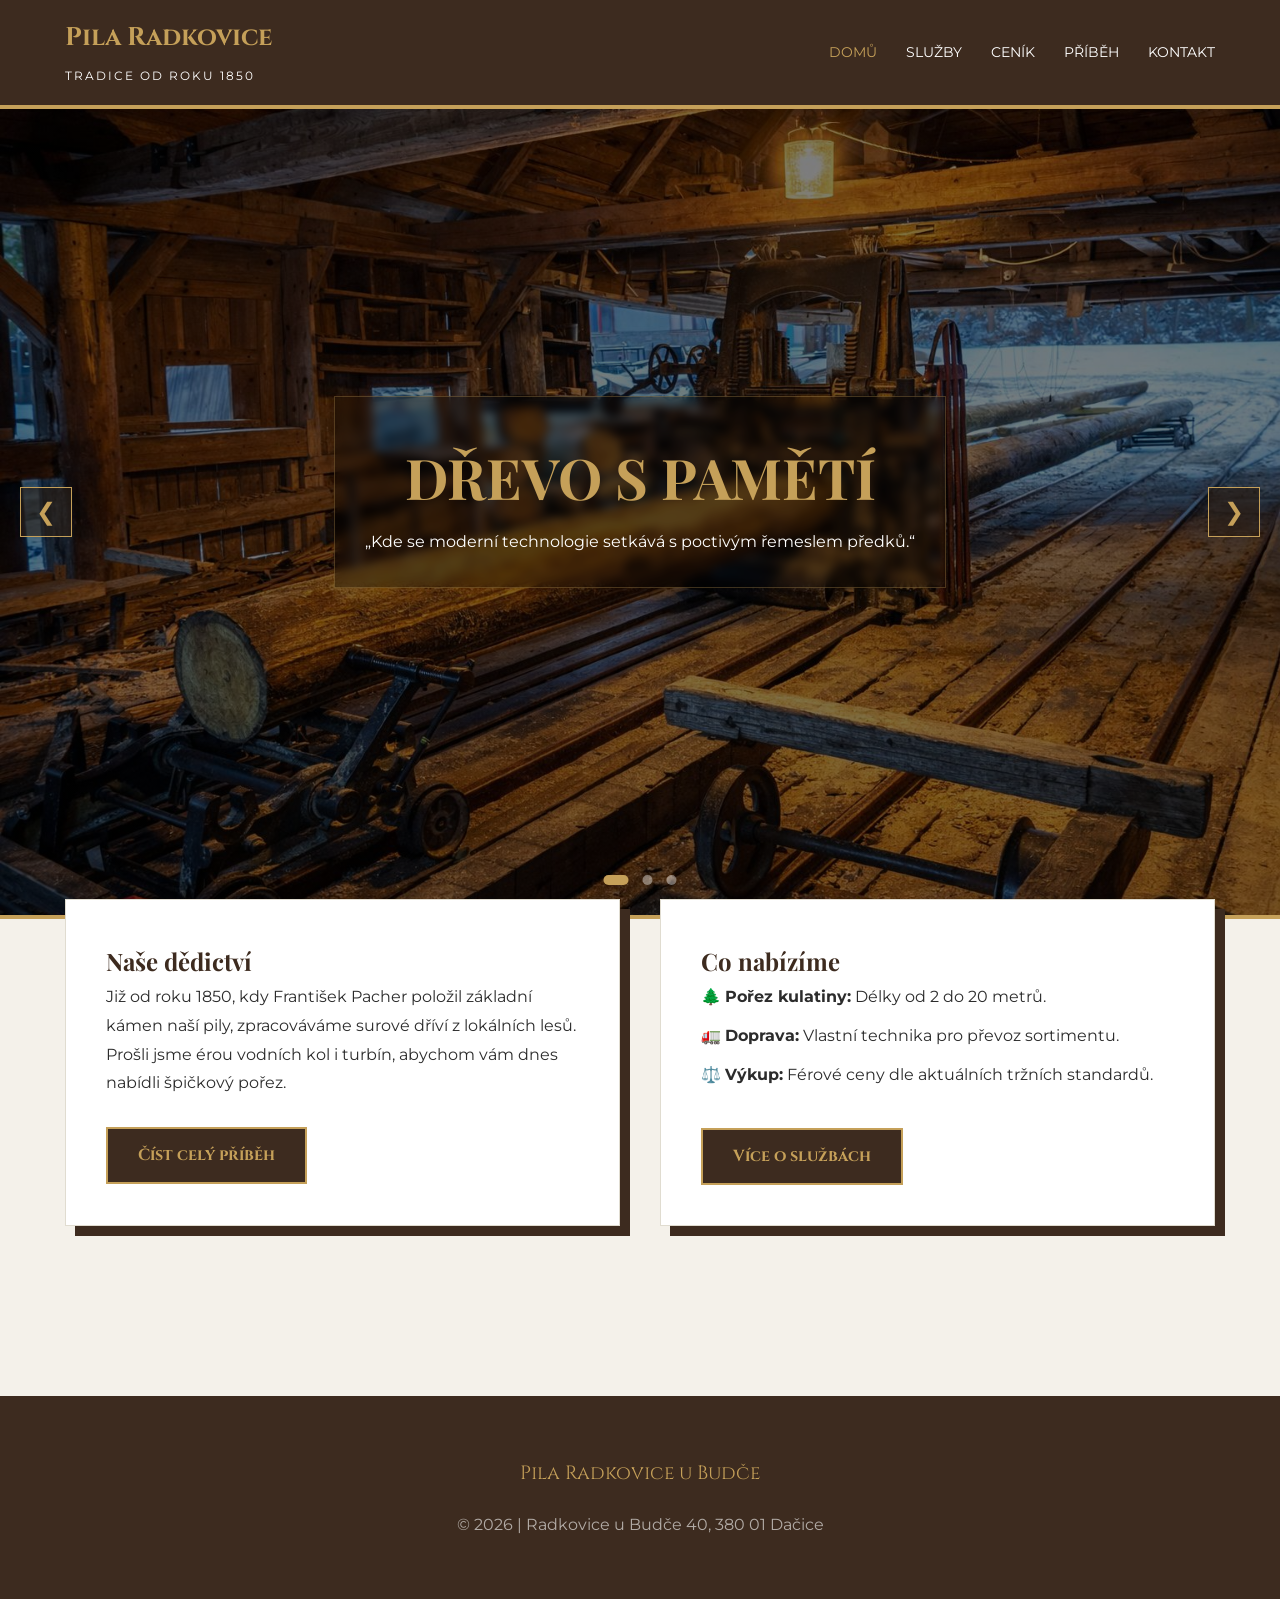
==== index.html @ 4ec698ce "Initial commit" ====
<!DOCTYPE html>
<html lang="cs">
<head>
  <meta charset="utf-8">
  <meta name="viewport" content="width=device-width, initial-scale=1.0">
  <title>Pila Radkovice u Budče | Založeno 1850</title>
  <link rel="stylesheet" href="css/style.css">
</head>
<body>

  <header class="site-header">
    <div class="container header-inner">
      <a class="brand" href="index.html">
        <strong>Pila Radkovice</strong>
        <span>Tradice od roku 1850</span>
      </a>
      <nav class="nav">
         <a class="active" href="index.html">Domů</a>
        <a href="sluzby.html">Služby</a>
        <a  href="cenik.html">Ceník</a>
        <a href="historie.html">Příběh</a>
        <a href="kontakty.html">Kontakt</a>
      </nav>
    </div>
  </header>

<section class="main-carousel">
  <div class="carousel-container">
    
    <div class="main-slide active" style="background-image: linear-gradient(rgba(0,0,0,0.5), rgba(0,0,0,0.5)), url('img/img2.jpg');">
      <div class="carousel-caption">
        <h1>Dřevo s pamětí</h1>
        <p>„Kde se moderní technologie setkává s poctivým řemeslem předků.“</p>
      </div>
    </div>
    <div class="main-slide" style="background-image: linear-gradient(rgba(0,0,0,0.5), rgba(0,0,0,0.5)), url('img/img3.jpg');">
      <div class="carousel-caption">
        <h1>Tradice od roku 1850</h1>
        <p>Poctivé zpracování dřeva v srdci Radkovic u Budče.</p>
      </div>
    </div>

    <div class="main-slide" style="background-image: linear-gradient(rgba(0,0,0,0.5), rgba(0,0,0,0.5)), url('img/img4.jpg');">
      <div class="carousel-caption">
        <h1>Kvalitní pořez</h1>
        <p>Zpracováváme kulatinu až do délky 20 metrů.</p>
      </div>
    </div>

    <button class="carousel-arrow prev" onclick="changeSlide(-1)">&#10094;</button>
    <button class="carousel-arrow next" onclick="changeSlide(1)">&#10095;</button>
    
    <div class="carousel-indicators">
      <span class="ind-dot active" onclick="setSlide(0)"></span>
      <span class="ind-dot" onclick="setSlide(1)"></span>
      <span class="ind-dot" onclick="setSlide(2)"></span>
    </div>
  </div>
</section>

 <main class="container" style="margin-top: -20px; position: relative; z-index: 10; padding-bottom: 60px;">
    <div style="display: grid; grid-template-columns: 1fr 1fr; gap: 40px;">
      
      <article class="card">
        <div class="card-pad">
          <h2>Naše dědictví</h2>
          <p>Již od roku 1850, kdy František Pacher položil základní kámen naší pily, zpracováváme surové dříví z lokálních lesů. Prošli jsme érou vodních kol i turbín, abychom vám dnes nabídli špičkový pořez.</p>
          <br>
          <a href="Historie.html" class="btn">Číst celý příběh</a>
        </div>
      </article>

      <article class="card">
        <div class="card-pad">
          <h2>Co nabízíme</h2>
          <ul style="list-style: none; padding: 0;">
            <li style="margin-bottom: 10px;">🌲 <strong>Pořez kulatiny:</strong> Délky od 2 do 20 metrů.</li>
            <li style="margin-bottom: 10px;">🚛 <strong>Doprava:</strong> Vlastní technika pro převoz sortimentu.</li>
            <li style="margin-bottom: 10px;">⚖️ <strong>Výkup:</strong> Férové ceny dle aktuálních tržních standardů.</li>
          </ul>
          <br>
           <a href="Sluzby.html" class="btn">Více o službách</a>
        </div>
      </article>
      </div>
        <div class="grid">

    </div>
  </main>

  <footer style="background: var(--wood-dark); color: white; padding: 60px 0; text-align: center; margin-top: 80px;">
    <div class="container">
      <p style="font-family: 'Cinzel', serif; color: var(--gold); font-size: 1.2rem;">Pila Radkovice u Budče</p>
      <p style="opacity: 0.6; margin-top: 20px;">© <span id="y"></span> | Radkovice u Budče 40, 380 01 Dačice</p>
    </div>
  </footer>

  <script>document.getElementById("y").textContent = new Date().getFullYear();

let slideIndex = 0;
const slides = document.querySelectorAll('.main-slide');
const mainDots = document.querySelectorAll('.ind-dot');

function showSlides(n) {
  if (n >= slides.length) slideIndex = 0;
  if (n < 0) slideIndex = slides.length - 1;
  
  slides.forEach(s => s.classList.remove('active'));
  mainDots.forEach(d => d.classList.remove('active'));
  
  slides[slideIndex].classList.add('active');
  mainDots[slideIndex].classList.add('active');
}

function changeSlide(n) { showSlides(slideIndex += n); }
function setSlide(n) { showSlides(slideIndex = n); }

setInterval(() => changeSlide(1), 5000);

let miniIndex = 0;
const miniSlides = document.querySelectorAll('.mini-slide');
const miniDots = document.querySelectorAll('.dot');

function showMiniSlides() {
  miniSlides.forEach(s => s.classList.remove('active'));
  miniDots.forEach(d => d.classList.remove('active'));
  
  miniIndex++;
  if (miniIndex > miniSlides.length) miniIndex = 1;
  
  miniSlides[miniIndex-1].classList.add('active');
  miniDots[miniIndex-1].classList.add('active');
  
  setTimeout(showMiniSlides, 4000);
}
showMiniSlides();

document.getElementById("y").textContent = new Date().getFullYear();
  </script>
</body>
</html>
---- css/style.css ----
@import url('https://fonts.googleapis.com/css2?family=Cinzel:wght@400;700&family=Montserrat:wght@300;400;600&family=Playfair+Display:ital,wght@0,400;0,700;1,400&display=swap');

:root {
  --wood-dark: #3d2b1f;
  --paper: #f4f1ea;
  --gold: #c5a059;
  --text: #2c2c2c;
  --white: #ffffff;
}

* { box-sizing: border-box; margin: 0; padding: 0; }

body {
  font-family: 'Montserrat', sans-serif;
  background-color: var(--paper);
  color: var(--text);
  line-height: 1.8;
}

h1, h2, h3 {
  font-family: 'Playfair Display', serif;
  color: var(--wood-dark);
  font-weight: 700;
}

.container { max-width: 1200px; margin: 0 auto; padding: 0 25px; }

/* HEADER & NAV */
.site-header {
  background: var(--wood-dark);
  padding: 15px 0;
  border-bottom: 4px solid var(--gold);
  position: sticky;
  top: 0;
  z-index: 1000;
}

.header-inner { display: flex; justify-content: space-between; align-items: center; }

.brand { text-decoration: none; color: var(--gold); }
.brand strong { font-family: 'Cinzel', serif; font-size: 1.6rem; display: block; }
.brand span { font-size: 0.75rem; color: var(--white); text-transform: uppercase; letter-spacing: 2px; }

.nav a {
  text-decoration: none;
  color: var(--white);
  margin-left: 25px;
  font-size: 0.9rem;
  text-transform: uppercase;
  transition: 0.3s;
}
.nav a:hover, .nav a.active { color: var(--gold); }

/* HLAVNÍ KARUSEL */
.main-carousel {
  position: relative;
  height: 90vh; 
  width: 100%;
  overflow: hidden;
  background: #000;
  border-bottom: 4px solid var(--gold);
}

.carousel-container { 
  height: 100%; 
  width: 100%; 
  position: relative; 
}

.main-slide {
  position: absolute;
  inset: 0;
  background-size: cover;
  background-position: center;
  display: flex;
  align-items: center; 
  justify-content: center;
  opacity: 0;
  transition: opacity 1s ease-in-out;
  z-index: 1;
}

.main-slide.active { 
  opacity: 1; 
  z-index: 2; 
}

.carousel-caption {
  text-align: center;
  color: #fff;
  max-width: 900px;
  padding: 50px; 
  background: rgba(0,0,0,0.4); 
  backdrop-filter: blur(8px); 
  border: 1px solid rgba(197, 160, 89, 0.4);
  transform: translateY(-20px); 
}

.carousel-arrow {
  padding: 20px 25px;
  font-size: 2rem;
}


.carousel-indicators {
  bottom: 40px; 
}

.carousel-caption {
  text-align: center;
  color: #fff;
  max-width: 800px;
  padding: 30px;
  background: rgba(0,0,0,0.3);
  backdrop-filter: blur(5px);
  border: 1px solid rgba(197, 160, 89, 0.3);
}

.carousel-caption h1 {
  font-family: 'Playfair Display', serif;
  color: var(--gold);
  font-size: clamp(2rem, 6vw, 3.5rem);
  text-transform: uppercase;
}

/* OVLÁDÁNÍ KARUSELU */
.carousel-arrow {
  position: absolute;
  top: 50%;
  transform: translateY(-50%);
  z-index: 10;
  background: rgba(44, 30, 20, 0.6);
  color: var(--gold);
  border: 1px solid var(--gold);
  padding: 10px 15px;
  cursor: pointer;
  font-size: 1.5rem;
}
.prev { left: 20px; }
.next { right: 20px; }

.carousel-indicators {
  position: absolute;
  bottom: 20px;
  left: 50%;
  transform: translateX(-50%);
  z-index: 10;
}
.ind-dot {
  height: 10px;
  width: 10px;
  background: rgba(255,255,255,0.4);
  display: inline-block;
  margin: 0 5px;
  border-radius: 50%;
  cursor: pointer;
}
.ind-dot.active { background: var(--gold); width: 25px; border-radius: 10px; }

/* KARTY */
.card {
  background: var(--white);
  border: 1px solid #e0dcd0;
  box-shadow: 10px 10px 0px var(--wood-dark);
  transition: 0.3s;
  margin-bottom: 30px;
}
.card:hover { transform: translate(-5px, -5px); box-shadow: 15px 15px 0px var(--gold); }
.card-pad { padding: 40px; }

.btn {
  display: inline-block;
  background: var(--wood-dark);
  color: var(--gold);
  padding: 12px 30px;
  text-decoration: none;
  font-family: 'Cinzel', serif;
  font-weight: 700;
  border: 2px solid var(--gold);
}

@media (max-width: 768px) {
  .main-carousel { height: 40vh; }
  .nav { flex-direction: column; text-align: center; }
  .nav a { margin: 5px 0; }
}

.gallery-grid {
  display: grid;
  grid-template-columns: repeat(auto-fit, minmax(280px, 1fr));
  gap: 25px;
}

.gallery-item {
  position: relative;
  height: 300px; 
  overflow: hidden;
  box-shadow: 0 10px 20px rgba(0,0,0,0.1);
  border: 4px solid var(--white); 
  transition: transform 0.4s cubic-bezier(0.175, 0.885, 0.32, 1.275);
}

.gallery-item img {
  width: 100%;
  height: 100%;
  object-fit: cover;
  transition: transform 0.6s ease;
}

.gallery-overlay {
  position: absolute;
  inset: 0;
  background: linear-gradient(to top, rgba(61, 43, 31, 0.9) 0%, transparent 100%);
  display: flex;
  flex-direction: column;
  justify-content: flex-end;
  padding: 25px;
  opacity: 0;
  transition: opacity 0.4s ease;
}

.gallery-overlay span {
  color: var(--gold);
  font-family: 'Cinzel', serif;
  font-weight: 700;
  font-size: 1.1rem;
  margin-bottom: 5px;
}

.gallery-overlay p {
  color: var(--white);
  font-size: 0.9rem;
  margin: 0;
}

/* Efekty při najetí */
.gallery-item:hover {
  transform: translateY(-10px);
  z-index: 5;
}

.gallery-item:hover img {
  transform: scale(1.15);
}

.gallery-item:hover .gallery-overlay {
  opacity: 1;
}

@media (max-width: 768px) {
  .gallery-item {
    height: 250px;
  }
}
/* --- LIGHTBOX (Zvětšení obrázku) --- */
.lightbox {
  display: none;
  position: fixed;
  z-index: 2000;
  padding-top: 50px;
  left: 0;
  top: 0;
  width: 100%;
  height: 100%;
  background-color: rgba(0, 0, 0, 0.9);
  cursor: pointer;
}

.lightbox-content {
  margin: auto;
  display: block;
  max-width: 90%;
  max-height: 80vh;
  border: 3px solid var(--gold);
  animation: zoomIn 0.3s;
}

#lightbox-caption {
  margin: auto;
  display: block;
  width: 80%;
  max-width: 700px;
  text-align: center;
  color: var(--gold);
  font-family: 'Cinzel', serif;
  padding: 15px 0;
  font-size: 1.2rem;
}

.close-lightbox {
  position: absolute;
  top: 20px;
  right: 35px;
  color: #fff;
  font-size: 40px;
  font-weight: bold;
  transition: 0.3s;
}

@keyframes zoomIn {
  from {transform: scale(0.7); opacity: 0;}
  to {transform: scale(1); opacity: 1;}
}

/* Styl pro šipky v Lightboxu */
.lightbox-arrow {
  position: absolute;
  top: 50%;
  transform: translateY(-50%);
  background: rgba(44, 30, 20, 0.7);
  color: var(--gold);
  border: 1px solid var(--gold);
  padding: 20px;
  font-size: 2rem;
  cursor: pointer;
  z-index: 2100;
  transition: 0.3s;
}

.lightbox-arrow:hover {
  background: var(--gold);
  color: #fff;
}

.lightbox-arrow.prev { left: 30px; }
.lightbox-arrow.next { right: 30px; }

.lightbox-wrapper {
  display: flex;
  flex-direction: column;
  align-items: center;
  justify-content: center;
  max-width: 80%;
}

@media (max-width: 768px) {
  .lightbox-arrow { padding: 10px; font-size: 1.5rem; }
  .lightbox-arrow.prev { left: 10px; }
  .lightbox-arrow.next { right: 10px; }
}

@media (max-width: 992px) {
  .grid, .grid-3 {
    grid-template-columns: 1fr !important; 
    gap: 20px;
  }
  
  main {
    margin-top: -30px !important; 
  }
}

@media (max-width: 768px) {
  .main-carousel {
    height: 50vh !important;
  }

  .carousel-caption {
    padding: 20px;
    margin: 0 10px;
  }

  .carousel-caption h1 {
    font-size: 1.8rem !important;
  }

  /* Navigace */
  .header-inner {
    flex-direction: column;
    text-align: center;
  }

  .nav {
    margin-top: 15px;
    flex-wrap: wrap;
    justify-content: center;
    gap: 10px;
  }

  .nav a {
    margin: 0 10px;
    font-size: 0.8rem;
  }

  .lightbox-arrow {
    padding: 15px;
    font-size: 1.2rem;
  }
  
  .lightbox-arrow.prev { left: 5px; }
  .lightbox-arrow.next { right: 5px; }
}

@media (max-width: 480px) {
  .hero h1, .carousel-caption h1 {
    font-size: 1.5rem !important;
  }

  .card-pad {
    padding: 20px;
  }

  .btn {
    width: 100%; 
    text-align: center;
    padding: 12px 10px;
  }
}

.table-wrap {
  width: 100%;
  overflow-x: auto; 
  -webkit-overflow-scrolling: touch;
}
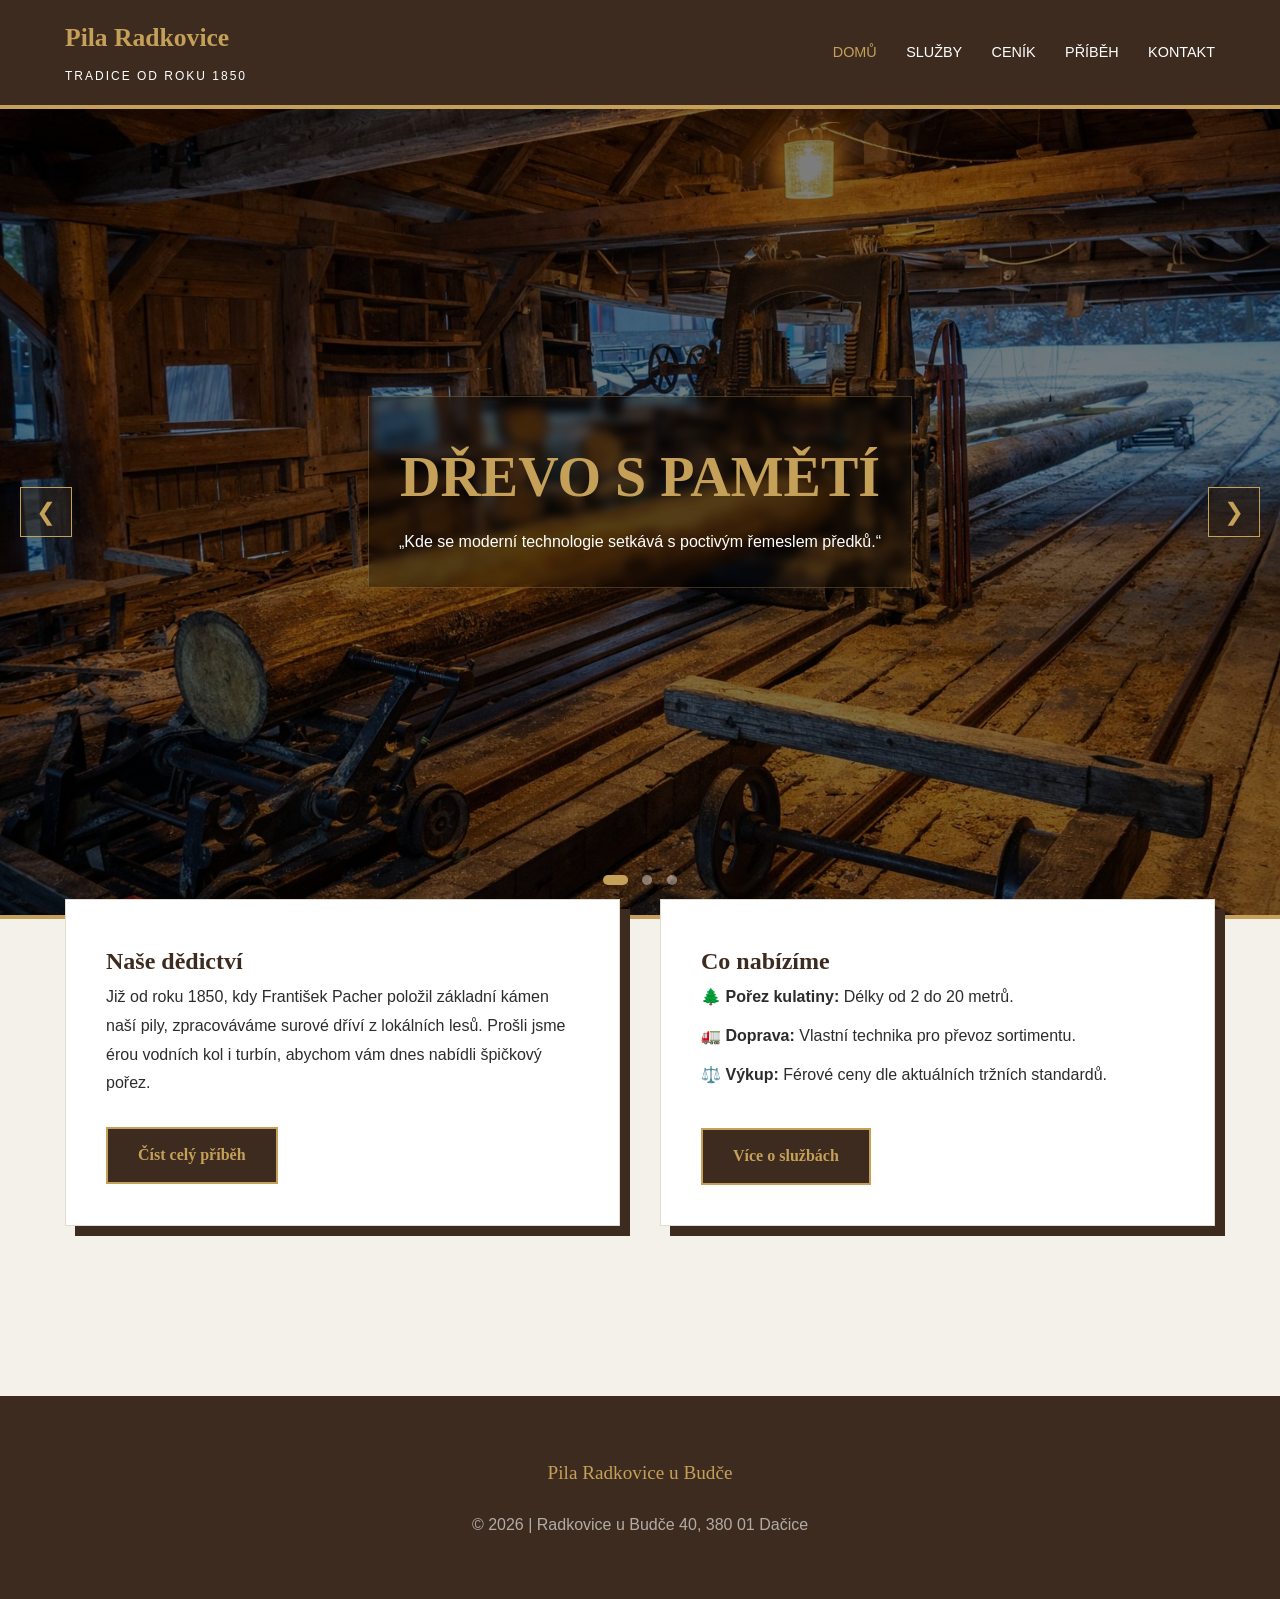
==== commit 58c53052: "responzivita" ====
--- a/index.html
+++ b/index.html
@@ -14,12 +14,17 @@
         <strong>Pila Radkovice</strong>
         <span>Tradice od roku 1850</span>
       </a>
-      <nav class="nav">
+      <button class="hamburger" aria-label="Otevřít menu" aria-expanded="false" aria-controls="main-nav">
+        <span></span>
+        <span></span>
+        <span></span>
+      </button>
+      <nav class="nav" id="main-nav">
          <a class="active" href="index.html">Domů</a>
-        <a href="sluzby.html">Služby</a>
-        <a  href="cenik.html">Ceník</a>
-        <a href="historie.html">Příběh</a>
-        <a href="kontakty.html">Kontakt</a>
+        <a href="Sluzby.html">Služby</a>
+        <a  href="Cenik.html">Ceník</a>
+        <a href="Historie.html">Příběh</a>
+        <a href="Kontakty.html">Kontakt</a>
       </nav>
     </div>
   </header>
@@ -96,6 +101,27 @@
   </footer>
 
   <script>document.getElementById("y").textContent = new Date().getFullYear();
+// Hamburger menu
+const hamburger = document.querySelector('.hamburger');
+const nav = document.getElementById('main-nav');
+if (hamburger && nav) {
+  hamburger.addEventListener('click', function() {
+    hamburger.classList.toggle('active');
+    nav.classList.toggle('open');
+    const expanded = hamburger.getAttribute('aria-expanded') === 'true';
+    hamburger.setAttribute('aria-expanded', !expanded);
+  });
+  // Zavřít menu po kliknutí na odkaz (na mobilech)
+  nav.querySelectorAll('a').forEach(link => {
+    link.addEventListener('click', () => {
+      if (window.innerWidth < 993) {
+        hamburger.classList.remove('active');
+        nav.classList.remove('open');
+        hamburger.setAttribute('aria-expanded', 'false');
+      }
+    });
+  });
+}
 
 let slideIndex = 0;
 const slides = document.querySelectorAll('.main-slide');
--- a/css/style.css
+++ b/css/style.css
@@ -1,3 +1,129 @@
+@media (max-width: 768px) {
+  main .container > div[style*="grid-template-columns"] {
+    display: flex !important;
+    flex-direction: column !important;
+    gap: 20px !important;
+  }
+  main .container > div[style*="grid-template-columns"] > article {
+    width: 100%;
+    margin-bottom: 0;
+  }
+}
+/* --- HAMBURGER MENU --- */
+.hamburger {
+  display: none;
+  flex-direction: column;
+  justify-content: center;
+  align-items: center;
+  width: 48px;
+  height: 48px;
+  background: var(--wood-dark);
+  border: 2px solid var(--gold);
+  border-radius: 50%;
+  box-shadow: 0 4px 18px rgba(0,0,0,0.18);
+  cursor: pointer;
+  z-index: 1201;
+  margin: 0 auto;
+  transition: background 0.3s, border 0.3s;
+}
+.hamburger span {
+  display: block;
+  height: 4px;
+  width: 28px;
+  background: var(--gold);
+  margin: 5px 0;
+  border-radius: 2px;
+  transition: 0.4s cubic-bezier(.68,-0.55,.27,1.55);
+}
+.hamburger.active span:nth-child(1) {
+  transform: translateY(10px) rotate(45deg);
+}
+.hamburger.active span:nth-child(2) {
+  opacity: 0;
+}
+.hamburger.active span:nth-child(3) {
+  transform: translateY(-10px) rotate(-45deg);
+}
+
+@media (max-width: 992px) {
+  .hamburger {
+    display: flex;
+    margin: 0 auto 10px auto;
+  }
+  .header-inner {
+    flex-direction: column;
+    align-items: center;
+    position: relative;
+  }
+  .nav {
+    position: absolute;
+    left: 50%;
+    top: 100%;
+    transform: translate(-50%, -200%);
+    background: var(--wood-dark);
+    flex-direction: column;
+    width: 90vw;
+    max-width: 340px;
+    box-shadow: 0 8px 32px rgba(0,0,0,0.18);
+    border-radius: 18px;
+    opacity: 0;
+    pointer-events: none;
+    transition: all 0.4s cubic-bezier(.68,-0.55,.27,1.55);
+    z-index: 1200;
+    margin-top: 8px;
+    padding: 18px 0 10px 0;
+    text-align: center;
+  }
+  .nav.open {
+    transform: translate(-50%, 0);
+    opacity: 1;
+    pointer-events: auto;
+  }
+  .nav a {
+    margin: 10px 0;
+    font-size: 1.1rem;
+    padding: 8px 0;
+    border-radius: 8px;
+    transition: background 0.2s, color 0.2s;
+    display: block;
+  }
+  .nav a.active {
+    background: linear-gradient(90deg, #c5a059 80%, #fffbe6 100%);
+    color: #2c2c2c;
+    font-weight: 700;
+    box-shadow: 0 2px 8px rgba(197,160,89,0.12);
+    border: 1.5px solid #b89a4d;
+  }
+  .nav a:hover {
+    background: var(--gold);
+    color: var(--wood-dark);
+  }
+}
+@media (max-width: 768px) {
+  .carousel-caption h1 {
+    font-size: 1.3rem !important;
+  }
+  .carousel-caption p {
+    font-size: 0.95rem !important;
+  }
+}
+
+@media (max-width: 480px) {
+  .carousel-caption h1 {
+    font-size: 1.05rem !important;
+  }
+  .carousel-caption p {
+    font-size: 0.8rem !important;
+  }
+}
+@media (max-width: 768px) {
+  main .container > div[style*="grid-template-columns"] {
+    display: block !important;
+  }
+  main .container > div[style*="grid-template-columns"] > article {
+    margin-bottom: 30px;
+  }
+}
 @import url('https://fonts.googleapis.com/css2?family=Cinzel:wght@400;700&family=Montserrat:wght@300;400;600&family=Playfair+Display:ital,wght@0,400;0,700;1,400&display=swap');
 
 :root {
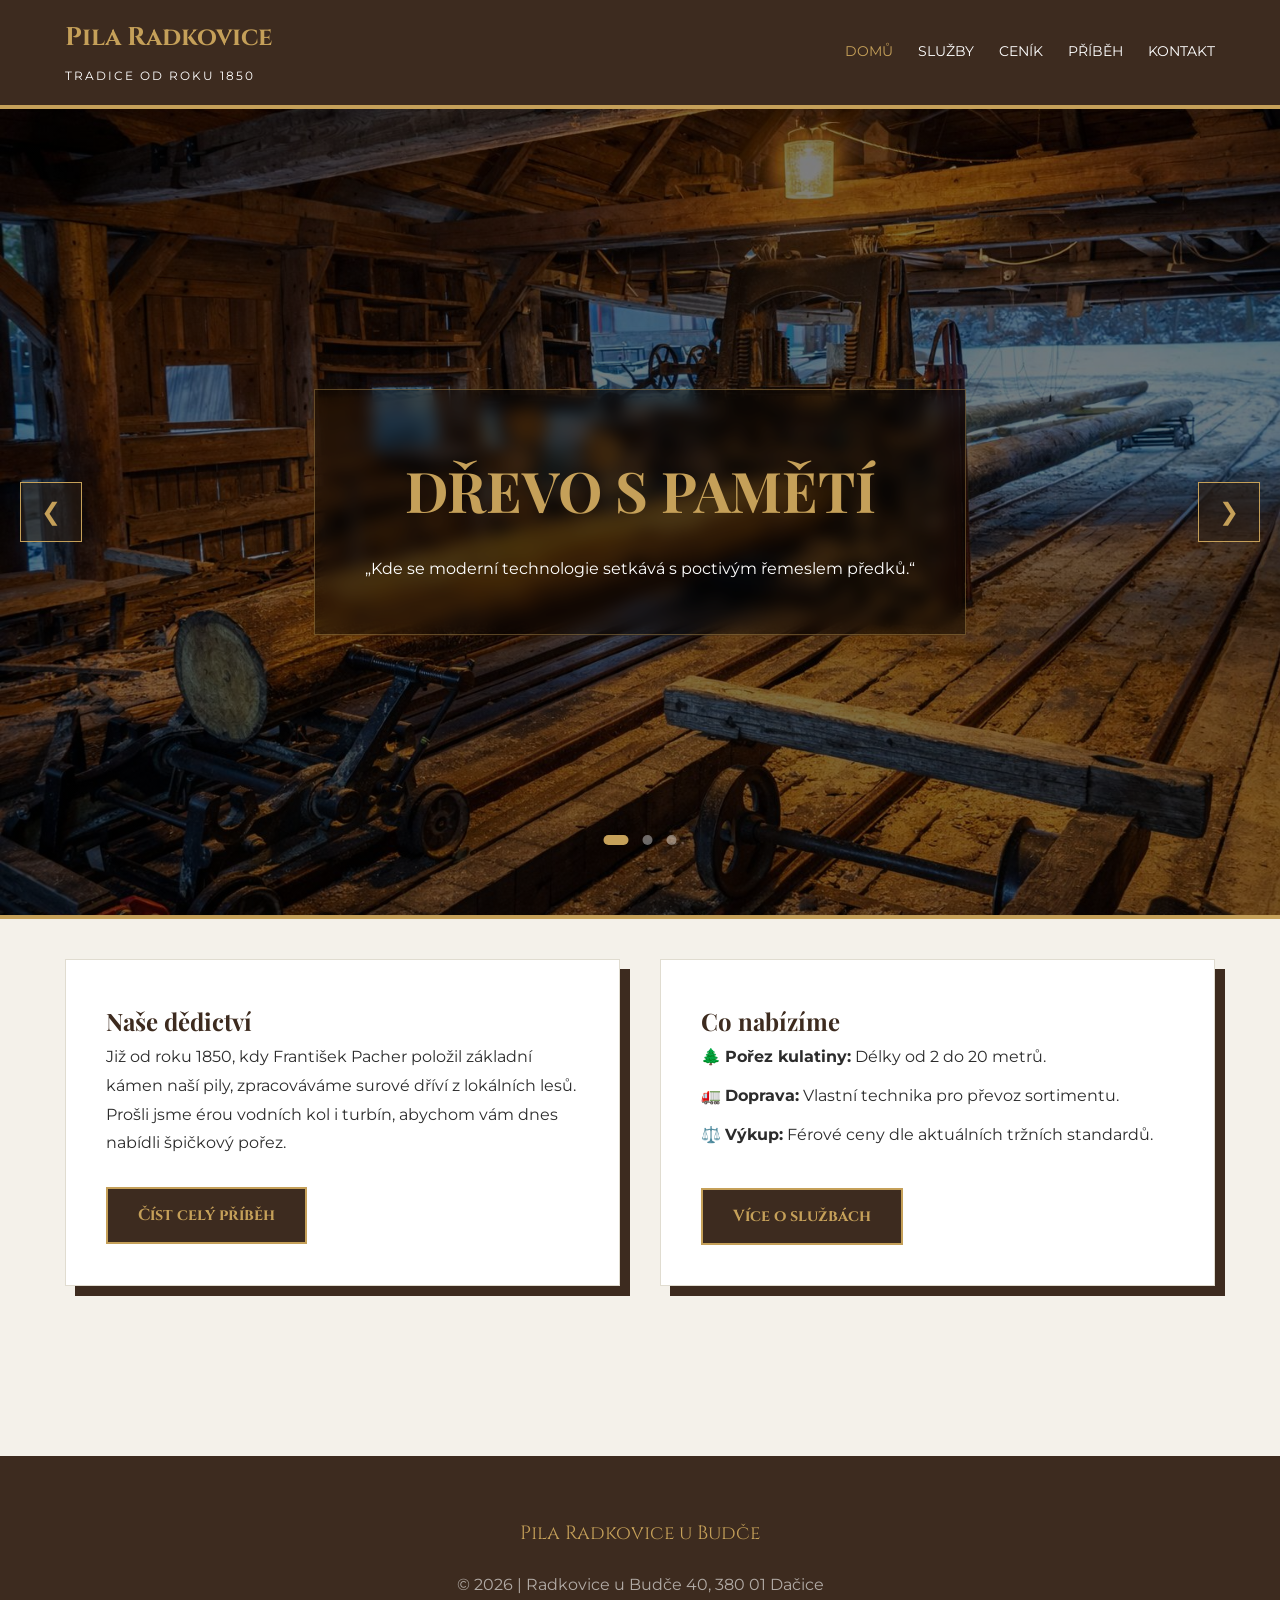
==== commit b4bf4f59: "přidání obrázků" ====
--- a/index.html
+++ b/index.html
@@ -45,7 +45,7 @@
       </div>
     </div>
 
-    <div class="main-slide" style="background-image: linear-gradient(rgba(0,0,0,0.5), rgba(0,0,0,0.5)), url('img/img4.jpg');">
+    <div class="main-slide" style="background-image: linear-gradient(rgba(0,0,0,0.5), rgba(0,0,0,0.5)), url('img/homepage.jpg');">
       <div class="carousel-caption">
         <h1>Kvalitní pořez</h1>
         <p>Zpracováváme kulatinu až do délky 20 metrů.</p>
--- a/css/style.css
+++ b/css/style.css
@@ -1,15 +1,66 @@
-@media (max-width: 768px) {
-  main .container > div[style*="grid-template-columns"] {
-    display: flex !important;
-    flex-direction: column !important;
-    gap: 20px !important;
-  }
-  main .container > div[style*="grid-template-columns"] > article {
-    width: 100%;
-    margin-bottom: 0;
-  }
-}
-/* --- HAMBURGER MENU --- */
+/* ============================================================
+   1. IMPORT PÍSEM A KOŘENOVÉ PROMĚNNÉ
+   ============================================================ */
+@import url('https://fonts.googleapis.com/css2?family=Cinzel:wght@400;700&family=Montserrat:wght@300;400;600&family=Playfair+Display:ital,wght@0,400;0,700;1,400&display=swap');
+
+:root {
+  --wood-dark: #3d2b1f;
+  --paper: #f4f1ea;
+  --gold: #c5a059;
+  --text: #2c2c2c;
+  --white: #ffffff;
+}
+
+/* ============================================================
+   2. ZÁKLADNÍ RESET A TYPOGRAFIE
+   ============================================================ */
+* { box-sizing: border-box; margin: 0; padding: 0; }
+
+body {
+  font-family: 'Montserrat', sans-serif;
+  background-color: var(--paper);
+  color: var(--text);
+  line-height: 1.8;
+  overflow-x: hidden;
+}
+
+h1, h2, h3 {
+  font-family: 'Playfair Display', serif;
+  color: var(--wood-dark);
+  font-weight: 700;
+}
+
+.container { max-width: 1200px; margin: 0 auto; padding: 0 25px; }
+
+/* ============================================================
+   3. HLAVIČKA A NAVIGACE (Včetně Hamburger Menu)
+   ============================================================ */
+.site-header {
+  background: var(--wood-dark);
+  padding: 15px 0;
+  border-bottom: 4px solid var(--gold);
+  position: sticky;
+  top: 0;
+  z-index: 1000;
+}
+
+.header-inner { display: flex; justify-content: space-between; align-items: center; }
+
+.brand { text-decoration: none; color: var(--gold); }
+.brand strong { font-family: 'Cinzel', serif; font-size: 1.6rem; display: block; }
+.brand span { font-size: 0.75rem; color: var(--white); text-transform: uppercase; letter-spacing: 2px; }
+
+.nav { display: flex; }
+.nav a {
+  text-decoration: none;
+  color: var(--white);
+  margin-left: 25px;
+  font-size: 0.9rem;
+  text-transform: uppercase;
+  transition: 0.3s;
+}
+.nav a:hover, .nav a.active { color: var(--gold); }
+
 .hamburger {
   display: none;
   flex-direction: column;
@@ -20,178 +71,34 @@
   background: var(--wood-dark);
   border: 2px solid var(--gold);
   border-radius: 50%;
-  box-shadow: 0 4px 18px rgba(0,0,0,0.18);
   cursor: pointer;
   z-index: 1201;
-  margin: 0 auto;
-  transition: background 0.3s, border 0.3s;
-}
+  transition: 0.3s;
+}
+
 .hamburger span {
   display: block;
-  height: 4px;
-  width: 28px;
+  height: 3px;
+  width: 24px;
   background: var(--gold);
-  margin: 5px 0;
+  margin: 3px 0;
   border-radius: 2px;
-  transition: 0.4s cubic-bezier(.68,-0.55,.27,1.55);
-}
-.hamburger.active span:nth-child(1) {
-  transform: translateY(10px) rotate(45deg);
-}
-.hamburger.active span:nth-child(2) {
-  opacity: 0;
-}
-.hamburger.active span:nth-child(3) {
-  transform: translateY(-10px) rotate(-45deg);
-}
-
-@media (max-width: 992px) {
-  .hamburger {
-    display: flex;
-    margin: 0 auto 10px auto;
-  }
-  .header-inner {
-    flex-direction: column;
-    align-items: center;
-    position: relative;
-  }
-  .nav {
-    position: absolute;
-    left: 50%;
-    top: 100%;
-    transform: translate(-50%, -200%);
-    background: var(--wood-dark);
-    flex-direction: column;
-    width: 90vw;
-    max-width: 340px;
-    box-shadow: 0 8px 32px rgba(0,0,0,0.18);
-    border-radius: 18px;
-    opacity: 0;
-    pointer-events: none;
-    transition: all 0.4s cubic-bezier(.68,-0.55,.27,1.55);
-    z-index: 1200;
-    margin-top: 8px;
-    padding: 18px 0 10px 0;
-    text-align: center;
-  }
-  .nav.open {
-    transform: translate(-50%, 0);
-    opacity: 1;
-    pointer-events: auto;
-  }
-  .nav a {
-    margin: 10px 0;
-    font-size: 1.1rem;
-    padding: 8px 0;
-    border-radius: 8px;
-    transition: background 0.2s, color 0.2s;
-    display: block;
-  }
-  .nav a.active {
-    background: linear-gradient(90deg, #c5a059 80%, #fffbe6 100%);
-    color: #2c2c2c;
-    font-weight: 700;
-    box-shadow: 0 2px 8px rgba(197,160,89,0.12);
-    border: 1.5px solid #b89a4d;
-  }
-  .nav a:hover {
-    background: var(--gold);
-    color: var(--wood-dark);
-  }
-}
-@media (max-width: 768px) {
-  .carousel-caption h1 {
-    font-size: 1.3rem !important;
-  }
-  .carousel-caption p {
-    font-size: 0.95rem !important;
-  }
-}
-
-@media (max-width: 480px) {
-  .carousel-caption h1 {
-    font-size: 1.05rem !important;
-  }
-  .carousel-caption p {
-    font-size: 0.8rem !important;
-  }
-}
-@media (max-width: 768px) {
-  main .container > div[style*="grid-template-columns"] {
-    display: block !important;
-  }
-  main .container > div[style*="grid-template-columns"] > article {
-    margin-bottom: 30px;
-  }
-}
-@import url('https://fonts.googleapis.com/css2?family=Cinzel:wght@400;700&family=Montserrat:wght@300;400;600&family=Playfair+Display:ital,wght@0,400;0,700;1,400&display=swap');
-
-:root {
-  --wood-dark: #3d2b1f;
-  --paper: #f4f1ea;
-  --gold: #c5a059;
-  --text: #2c2c2c;
-  --white: #ffffff;
-}
-
-* { box-sizing: border-box; margin: 0; padding: 0; }
-
-body {
-  font-family: 'Montserrat', sans-serif;
-  background-color: var(--paper);
-  color: var(--text);
-  line-height: 1.8;
-}
-
-h1, h2, h3 {
-  font-family: 'Playfair Display', serif;
-  color: var(--wood-dark);
-  font-weight: 700;
-}
-
-.container { max-width: 1200px; margin: 0 auto; padding: 0 25px; }
-
-/* HEADER & NAV */
-.site-header {
-  background: var(--wood-dark);
-  padding: 15px 0;
-  border-bottom: 4px solid var(--gold);
-  position: sticky;
-  top: 0;
-  z-index: 1000;
-}
-
-.header-inner { display: flex; justify-content: space-between; align-items: center; }
-
-.brand { text-decoration: none; color: var(--gold); }
-.brand strong { font-family: 'Cinzel', serif; font-size: 1.6rem; display: block; }
-.brand span { font-size: 0.75rem; color: var(--white); text-transform: uppercase; letter-spacing: 2px; }
-
-.nav a {
-  text-decoration: none;
-  color: var(--white);
-  margin-left: 25px;
-  font-size: 0.9rem;
-  text-transform: uppercase;
-  transition: 0.3s;
-}
-.nav a:hover, .nav a.active { color: var(--gold); }
-
-/* HLAVNÍ KARUSEL */
+  transition: 0.4s;
+}
+
+/* ============================================================
+   4. HLAVNÍ KARUSEL A SCROLL ŠIPKA
+   ============================================================ */
 .main-carousel {
   position: relative;
-  height: 90vh; 
+  height: 90vh; /* Velká výška pro wow efekt */
   width: 100%;
   overflow: hidden;
   background: #000;
   border-bottom: 4px solid var(--gold);
 }
 
-.carousel-container { 
-  height: 100%; 
-  width: 100%; 
-  position: relative; 
-}
+.carousel-container { height: 100%; width: 100%; position: relative; }
 
 .main-slide {
   position: absolute;
@@ -199,57 +106,33 @@
   background-size: cover;
   background-position: center;
   display: flex;
-  align-items: center; 
+  align-items: center;
   justify-content: center;
   opacity: 0;
   transition: opacity 1s ease-in-out;
   z-index: 1;
 }
 
-.main-slide.active { 
-  opacity: 1; 
-  z-index: 2; 
-}
+.main-slide.active { opacity: 1; z-index: 2; }
 
 .carousel-caption {
   text-align: center;
   color: #fff;
   max-width: 900px;
-  padding: 50px; 
-  background: rgba(0,0,0,0.4); 
-  backdrop-filter: blur(8px); 
+  padding: 50px;
+  background: rgba(0,0,0,0.4);
+  backdrop-filter: blur(8px);
   border: 1px solid rgba(197, 160, 89, 0.4);
-  transform: translateY(-20px); 
-}
-
-.carousel-arrow {
-  padding: 20px 25px;
-  font-size: 2rem;
-}
-
-
-.carousel-indicators {
-  bottom: 40px; 
-}
-
-.carousel-caption {
-  text-align: center;
-  color: #fff;
-  max-width: 800px;
-  padding: 30px;
-  background: rgba(0,0,0,0.3);
-  backdrop-filter: blur(5px);
-  border: 1px solid rgba(197, 160, 89, 0.3);
 }
 
 .carousel-caption h1 {
-  font-family: 'Playfair Display', serif;
   color: var(--gold);
   font-size: clamp(2rem, 6vw, 3.5rem);
   text-transform: uppercase;
-}
-
-/* OVLÁDÁNÍ KARUSELU */
+  margin-bottom: 15px;
+}
+
+/* Navigační šipky karuselu */
 .carousel-arrow {
   position: absolute;
   top: 50%;
@@ -258,23 +141,25 @@
   background: rgba(44, 30, 20, 0.6);
   color: var(--gold);
   border: 1px solid var(--gold);
-  padding: 10px 15px;
+  padding: 15px 20px;
   cursor: pointer;
   font-size: 1.5rem;
-}
+  transition: 0.3s;
+}
+.carousel-arrow:hover { background: var(--gold); color: var(--wood-dark); }
 .prev { left: 20px; }
 .next { right: 20px; }
 
+/* Tečky */
 .carousel-indicators {
   position: absolute;
-  bottom: 20px;
+  bottom: 60px;
   left: 50%;
   transform: translateX(-50%);
   z-index: 10;
 }
 .ind-dot {
-  height: 10px;
-  width: 10px;
+  height: 10px; width: 10px;
   background: rgba(255,255,255,0.4);
   display: inline-block;
   margin: 0 5px;
@@ -283,7 +168,35 @@
 }
 .ind-dot.active { background: var(--gold); width: 25px; border-radius: 10px; }
 
-/* KARTY */
+/* VELKÁ ŠIPKA DOLŮ (Scroll Button) */
+.scroll-down {
+  position: absolute;
+  bottom: 20px;
+  left: 50%;
+  transform: translateX(-50%);
+  z-index: 15;
+  color: var(--gold);
+  font-size: 2.5rem;
+  text-decoration: none;
+  animation: bounce 2s infinite;
+  cursor: pointer;
+  text-shadow: 0 0 10px rgba(0,0,0,0.5);
+}
+
+@keyframes bounce {
+  0%, 20%, 50%, 80%, 100% {transform: translateX(-50%) translateY(0);}
+  40% {transform: translateX(-50%) translateY(-10px);}
+  60% {transform: translateX(-50%) translateY(-5px);}
+}
+
+/* ============================================================
+   5. OBSAH, KARTY A GRID
+   ============================================================ */
+main.container {
+  padding-top: 60px; /* Místo negativního marginu dáme prostor pod karuselem */
+  padding-bottom: 60px;
+}
+
 .card {
   background: var(--white);
   border: 1px solid #e0dcd0;
@@ -303,238 +216,68 @@
   font-family: 'Cinzel', serif;
   font-weight: 700;
   border: 2px solid var(--gold);
-}
-
-@media (max-width: 768px) {
-  .main-carousel { height: 40vh; }
-  .nav { flex-direction: column; text-align: center; }
-  .nav a { margin: 5px 0; }
-}
-
+  transition: 0.3s;
+}
+.btn:hover { background: var(--gold); color: var(--wood-dark); }
+
+/* ============================================================
+   6. GALERIE A LIGHTBOX
+   ============================================================ */
 .gallery-grid {
   display: grid;
   grid-template-columns: repeat(auto-fit, minmax(280px, 1fr));
   gap: 25px;
 }
-
 .gallery-item {
-  position: relative;
-  height: 300px; 
-  overflow: hidden;
-  box-shadow: 0 10px 20px rgba(0,0,0,0.1);
-  border: 4px solid var(--white); 
-  transition: transform 0.4s cubic-bezier(0.175, 0.885, 0.32, 1.275);
-}
-
-.gallery-item img {
-  width: 100%;
-  height: 100%;
-  object-fit: cover;
-  transition: transform 0.6s ease;
-}
-
-.gallery-overlay {
-  position: absolute;
-  inset: 0;
-  background: linear-gradient(to top, rgba(61, 43, 31, 0.9) 0%, transparent 100%);
-  display: flex;
-  flex-direction: column;
-  justify-content: flex-end;
-  padding: 25px;
-  opacity: 0;
-  transition: opacity 0.4s ease;
-}
-
-.gallery-overlay span {
-  color: var(--gold);
-  font-family: 'Cinzel', serif;
-  font-weight: 700;
-  font-size: 1.1rem;
-  margin-bottom: 5px;
-}
-
-.gallery-overlay p {
-  color: var(--white);
-  font-size: 0.9rem;
-  margin: 0;
-}
-
-/* Efekty při najetí */
-.gallery-item:hover {
-  transform: translateY(-10px);
-  z-index: 5;
-}
-
-.gallery-item:hover img {
-  transform: scale(1.15);
-}
-
-.gallery-item:hover .gallery-overlay {
-  opacity: 1;
+  position: relative; height: 300px; overflow: hidden;
+  border: 4px solid var(--white); box-shadow: 0 10px 20px rgba(0,0,0,0.1);
+  cursor: pointer; transition: 0.4s;
+}
+.gallery-item img { width: 100%; height: 100%; object-fit: cover; transition: 0.6s; }
+.gallery-item:hover img { transform: scale(1.1); }
+
+.lightbox {
+  display: none; position: fixed; inset: 0;
+  background: rgba(0,0,0,0.9); z-index: 2000;
+  justify-content: center; align-items: center;
+}
+.lightbox-content {
+  max-width: 85%; max-height: 80vh;
+  border: 3px solid var(--gold); animation: zoomIn 0.3s;
+}
+.lightbox-arrow {
+  position: absolute; top: 50%; transform: translateY(-50%);
+  background: rgba(44,30,20,0.8); color: var(--gold);
+  border: 1px solid var(--gold); padding: 20px; font-size: 2rem;
+}
+.lightbox-arrow.prev { left: 20px; }
+.lightbox-arrow.next { right: 20px; }
+
+@keyframes zoomIn { from {transform: scale(0.8); opacity: 0;} to {transform: scale(1); opacity: 1;} }
+
+/* ============================================================
+   7. RESPONZIVITA
+   ============================================================ */
+@media (max-width: 992px) {
+  .hamburger { display: flex; }
+  .header-inner { flex-direction: column; }
+  .nav {
+    position: absolute; top: 100%; left: 50%; transform: translate(-50%, -20px);
+    background: var(--wood-dark); flex-direction: column;
+    width: 90%; opacity: 0; pointer-events: none;
+    transition: 0.4s; padding: 20px; border-radius: 10px; text-align: center;
+  }
+  .nav.open { opacity: 1; pointer-events: auto; transform: translate(-50%, 10px); }
+  .nav a { margin: 10px 0; display: block; }
+  
+  .main-carousel { height: 60vh; }
+  .carousel-caption h1 { font-size: 1.8rem; }
 }
 
 @media (max-width: 768px) {
-  .gallery-item {
-    height: 250px;
-  }
-}
-/* --- LIGHTBOX (Zvětšení obrázku) --- */
-.lightbox {
-  display: none;
-  position: fixed;
-  z-index: 2000;
-  padding-top: 50px;
-  left: 0;
-  top: 0;
-  width: 100%;
-  height: 100%;
-  background-color: rgba(0, 0, 0, 0.9);
-  cursor: pointer;
-}
-
-.lightbox-content {
-  margin: auto;
-  display: block;
-  max-width: 90%;
-  max-height: 80vh;
-  border: 3px solid var(--gold);
-  animation: zoomIn 0.3s;
-}
-
-#lightbox-caption {
-  margin: auto;
-  display: block;
-  width: 80%;
-  max-width: 700px;
-  text-align: center;
-  color: var(--gold);
-  font-family: 'Cinzel', serif;
-  padding: 15px 0;
-  font-size: 1.2rem;
-}
-
-.close-lightbox {
-  position: absolute;
-  top: 20px;
-  right: 35px;
-  color: #fff;
-  font-size: 40px;
-  font-weight: bold;
-  transition: 0.3s;
-}
-
-@keyframes zoomIn {
-  from {transform: scale(0.7); opacity: 0;}
-  to {transform: scale(1); opacity: 1;}
-}
-
-/* Styl pro šipky v Lightboxu */
-.lightbox-arrow {
-  position: absolute;
-  top: 50%;
-  transform: translateY(-50%);
-  background: rgba(44, 30, 20, 0.7);
-  color: var(--gold);
-  border: 1px solid var(--gold);
-  padding: 20px;
-  font-size: 2rem;
-  cursor: pointer;
-  z-index: 2100;
-  transition: 0.3s;
-}
-
-.lightbox-arrow:hover {
-  background: var(--gold);
-  color: #fff;
-}
-
-.lightbox-arrow.prev { left: 30px; }
-.lightbox-arrow.next { right: 30px; }
-
-.lightbox-wrapper {
-  display: flex;
-  flex-direction: column;
-  align-items: center;
-  justify-content: center;
-  max-width: 80%;
-}
-
-@media (max-width: 768px) {
-  .lightbox-arrow { padding: 10px; font-size: 1.5rem; }
-  .lightbox-arrow.prev { left: 10px; }
-  .lightbox-arrow.next { right: 10px; }
-}
-
-@media (max-width: 992px) {
-  .grid, .grid-3 {
-    grid-template-columns: 1fr !important; 
-    gap: 20px;
-  }
-  
-  main {
-    margin-top: -30px !important; 
-  }
-}
-
-@media (max-width: 768px) {
-  .main-carousel {
-    height: 50vh !important;
-  }
-
-  .carousel-caption {
-    padding: 20px;
-    margin: 0 10px;
-  }
-
-  .carousel-caption h1 {
-    font-size: 1.8rem !important;
-  }
-
-  /* Navigace */
-  .header-inner {
-    flex-direction: column;
-    text-align: center;
-  }
-
-  .nav {
-    margin-top: 15px;
-    flex-wrap: wrap;
-    justify-content: center;
-    gap: 10px;
-  }
-
-  .nav a {
-    margin: 0 10px;
-    font-size: 0.8rem;
-  }
-
-  .lightbox-arrow {
-    padding: 15px;
-    font-size: 1.2rem;
-  }
-  
-  .lightbox-arrow.prev { left: 5px; }
-  .lightbox-arrow.next { right: 5px; }
-}
-
-@media (max-width: 480px) {
-  .hero h1, .carousel-caption h1 {
-    font-size: 1.5rem !important;
-  }
-
-  .card-pad {
-    padding: 20px;
-  }
-
-  .btn {
-    width: 100%; 
-    text-align: center;
-    padding: 12px 10px;
-  }
-}
-
-.table-wrap {
-  width: 100%;
-  overflow-x: auto; 
-  -webkit-overflow-scrolling: touch;
-}+  main .container > div { display: block !important; }
+  .card-pad { padding: 20px; }
+  .main-carousel { height: 50vh; }
+}
+
+.table-wrap { width: 100%; overflow-x: auto; -webkit-overflow-scrolling: touch; }
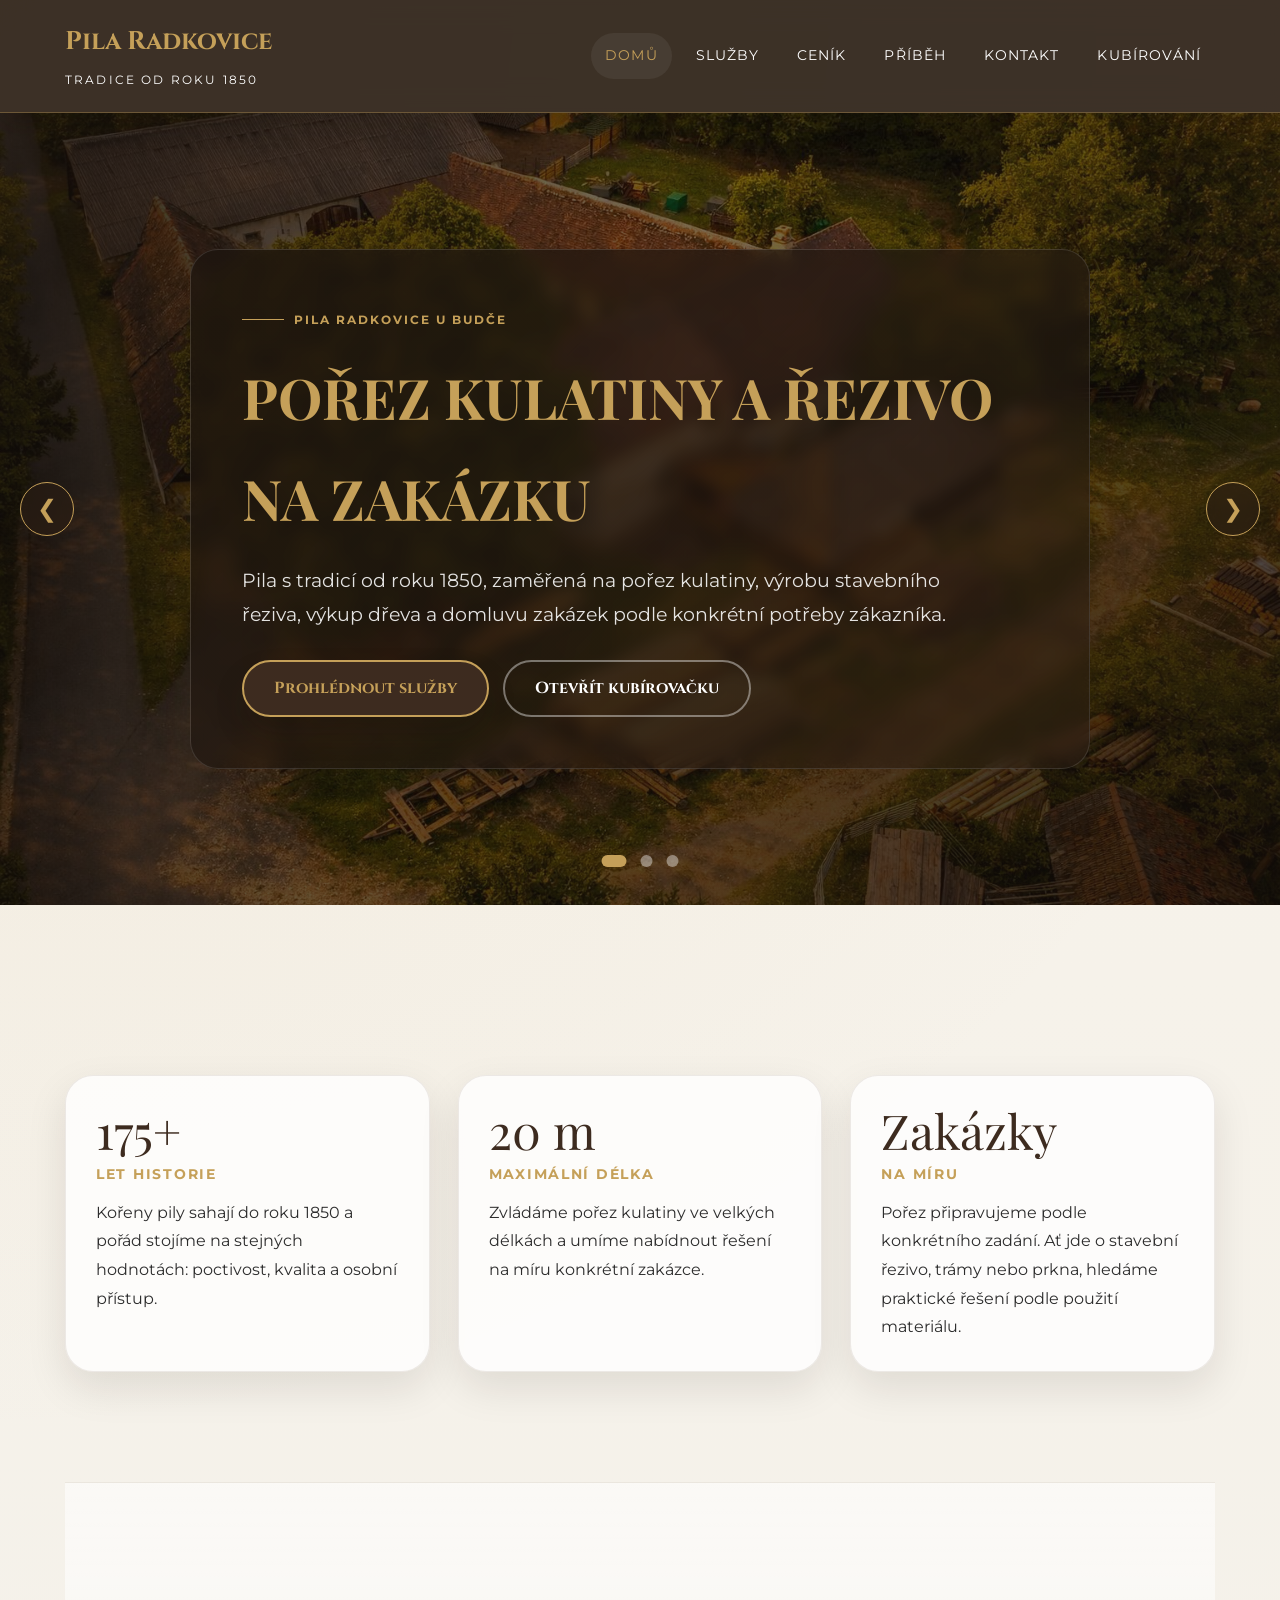
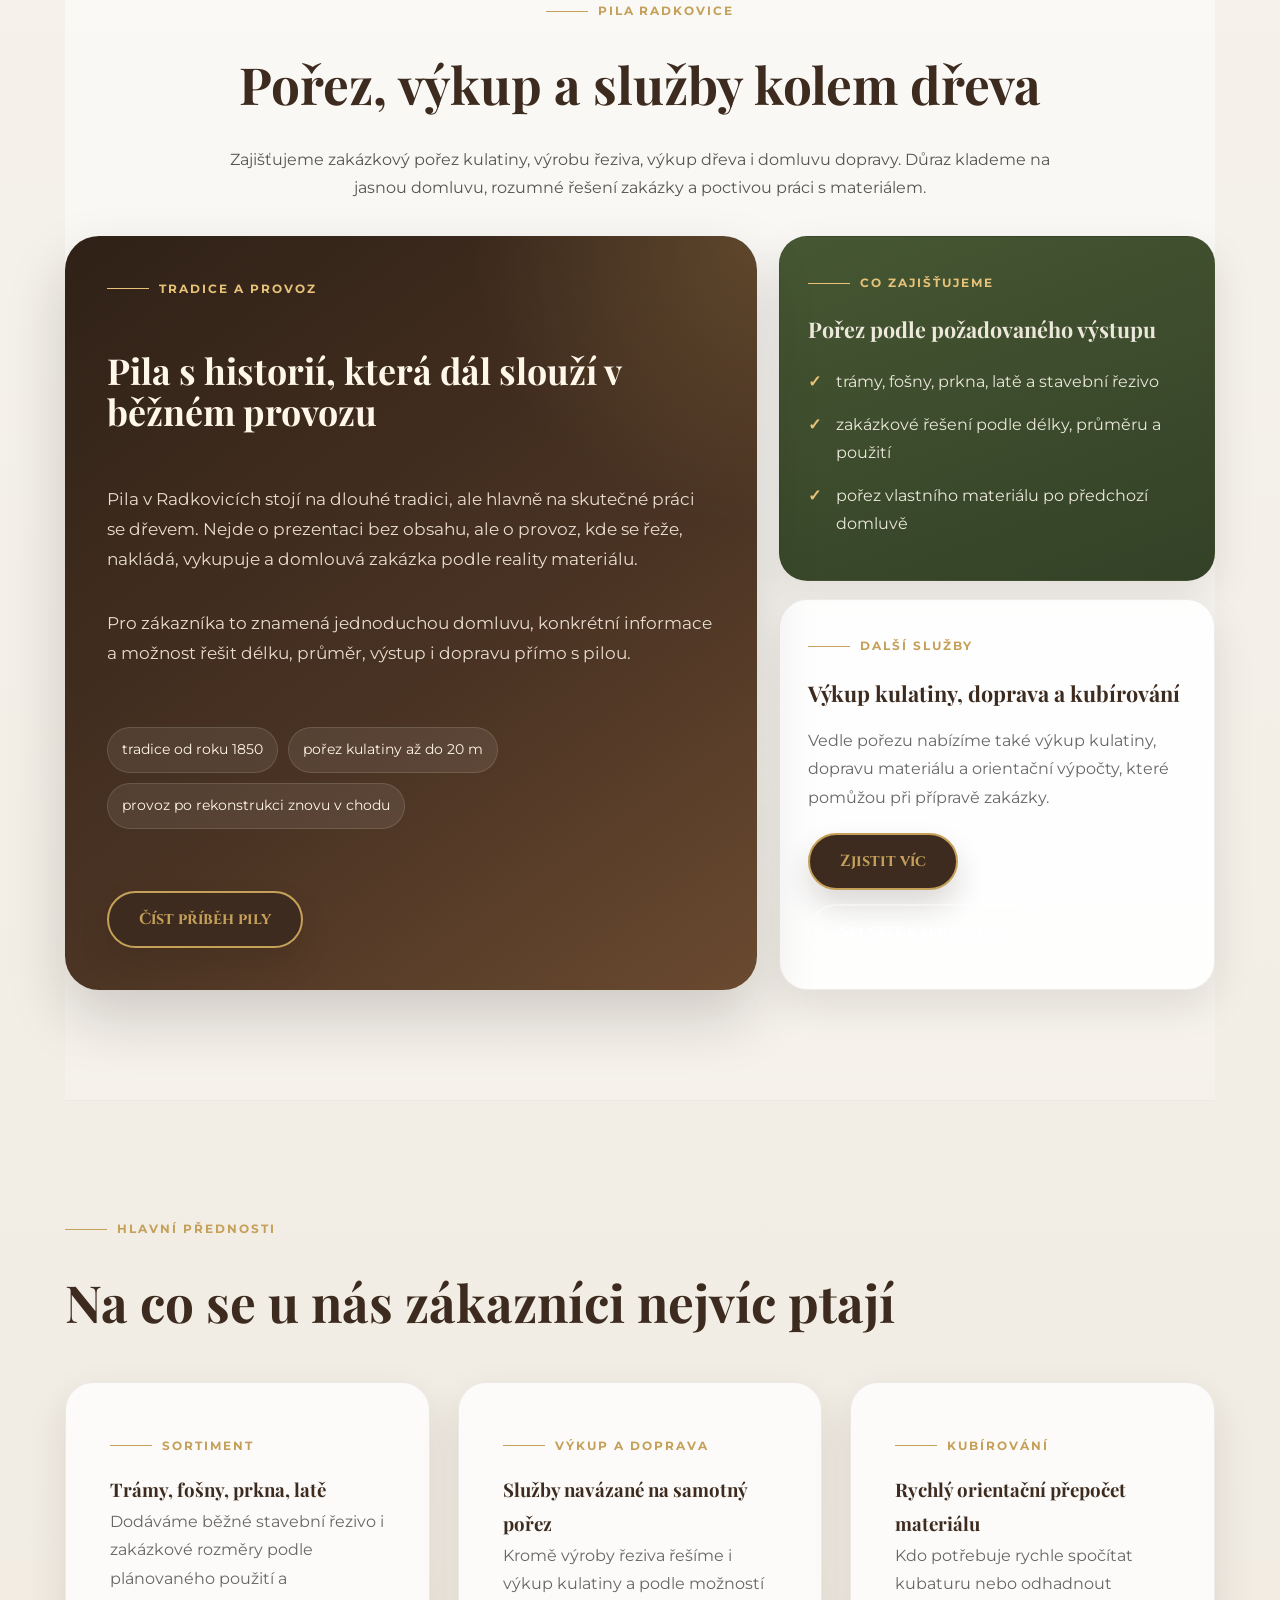
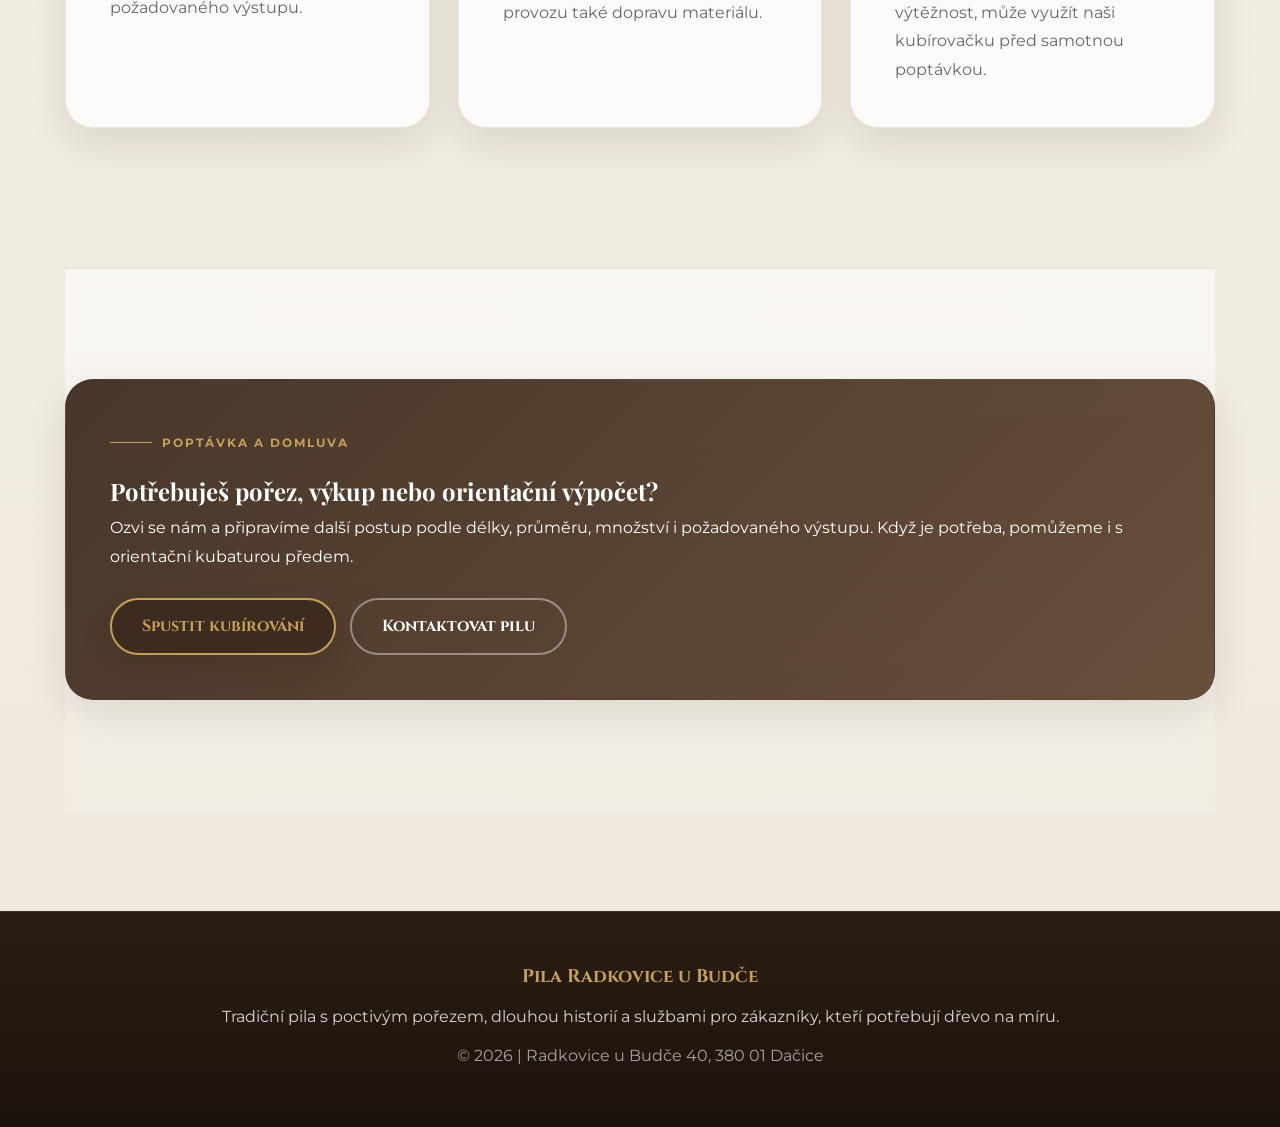
==== commit d442acd4: "." ====
--- a/index.html
+++ b/index.html
@@ -6,7 +6,7 @@
   <title>Pila Radkovice u Budče | Založeno 1850</title>
   <link rel="stylesheet" href="css/style.css">
 </head>
-<body>
+<body class="page-home">
 
   <header class="site-header">
     <div class="container header-inner">
@@ -20,148 +20,187 @@
         <span></span>
       </button>
       <nav class="nav" id="main-nav">
-         <a class="active" href="index.html">Domů</a>
+        <a class="active" href="index.html">Domů</a>
         <a href="Sluzby.html">Služby</a>
-        <a  href="Cenik.html">Ceník</a>
+        <a href="Cenik.html">Ceník</a>
         <a href="Historie.html">Příběh</a>
         <a href="Kontakty.html">Kontakt</a>
+        <a href="Kubirace.html">Kubírování</a>
       </nav>
     </div>
   </header>
 
-<section class="main-carousel">
-  <div class="carousel-container">
-    
-    <div class="main-slide active" style="background-image: linear-gradient(rgba(0,0,0,0.5), rgba(0,0,0,0.5)), url('img/img2.jpg');">
-      <div class="carousel-caption">
-        <h1>Dřevo s pamětí</h1>
-        <p>„Kde se moderní technologie setkává s poctivým řemeslem předků.“</p>
+  <section class="main-carousel">
+    <div class="carousel-container">
+      <div class="main-slide active" style="background-image: url('img/homepage.jpg');">
+        <div class="carousel-caption">
+          <span class="eyebrow">Pila Radkovice u Budče</span>
+          <h1>Pořez kulatiny a řezivo na zakázku</h1>
+          <p>Pila s tradicí od roku 1850, zaměřená na pořez kulatiny, výrobu stavebního řeziva, výkup dřeva a domluvu zakázek podle konkrétní potřeby zákazníka.</p>
+          <div class="hero-actions">
+            <a href="Sluzby.html" class="btn">Prohlédnout služby</a>
+            <a href="Kubirace.html" class="btn-secondary">Otevřít kubírovačku</a>
+          </div>
+        </div>
+      </div>
+
+      <div class="main-slide" style="background-image: url('img/img3.jpg');">
+        <div class="carousel-caption">
+          <span class="eyebrow">Provoz pily</span>
+          <h1>Trámy, fošny, prkna i další běžný sortiment</h1>
+          <p>Řežeme stavební řezivo podle zadání, připravujeme materiál pro krovy, konstrukce i běžné hospodářské využití.</p>
+          <div class="hero-actions">
+            <a href="Cenik.html" class="btn">Ceník služeb</a>
+            <a href="Kontakty.html" class="btn-secondary">Poptat zakázku</a>
+          </div>
+        </div>
+      </div>
+
+      <div class="main-slide" style="background-image: url('img/img2.jpg');">
+        <div class="carousel-caption">
+          <span class="eyebrow">Kapacita a služby</span>
+          <h1>Zpracování kulatiny až do délky 20 metrů</h1>
+          <p>Vedle samotného pořezu nabízíme i výkup kulatiny, dopravu materiálu a orientační kubírování před zakázkou.</p>
+          <div class="hero-actions">
+            <a href="Kubirace.html" class="btn">Vyzkoušet hned</a>
+            <a href="Historie.html" class="btn-secondary">Příběh pily</a>
+          </div>
+        </div>
+      </div>
+
+      <button class="carousel-arrow prev" onclick="changeSlide(-1)">&#10094;</button>
+      <button class="carousel-arrow next" onclick="changeSlide(1)">&#10095;</button>
+
+      <div class="carousel-indicators">
+        <span class="ind-dot active" onclick="setSlide(0)"></span>
+        <span class="ind-dot" onclick="setSlide(1)"></span>
+        <span class="ind-dot" onclick="setSlide(2)"></span>
       </div>
     </div>
-    <div class="main-slide" style="background-image: linear-gradient(rgba(0,0,0,0.5), rgba(0,0,0,0.5)), url('img/img3.jpg');">
-      <div class="carousel-caption">
-        <h1>Tradice od roku 1850</h1>
-        <p>Poctivé zpracování dřeva v srdci Radkovic u Budče.</p>
-      </div>
-    </div>
-
-    <div class="main-slide" style="background-image: linear-gradient(rgba(0,0,0,0.5), rgba(0,0,0,0.5)), url('img/homepage.jpg');">
-      <div class="carousel-caption">
-        <h1>Kvalitní pořez</h1>
-        <p>Zpracováváme kulatinu až do délky 20 metrů.</p>
-      </div>
-    </div>
-
-    <button class="carousel-arrow prev" onclick="changeSlide(-1)">&#10094;</button>
-    <button class="carousel-arrow next" onclick="changeSlide(1)">&#10095;</button>
-    
-    <div class="carousel-indicators">
-      <span class="ind-dot active" onclick="setSlide(0)"></span>
-      <span class="ind-dot" onclick="setSlide(1)"></span>
-      <span class="ind-dot" onclick="setSlide(2)"></span>
-    </div>
-  </div>
-</section>
-
- <main class="container" style="margin-top: -20px; position: relative; z-index: 10; padding-bottom: 60px;">
-    <div style="display: grid; grid-template-columns: 1fr 1fr; gap: 40px;">
-      
-      <article class="card">
-        <div class="card-pad">
-          <h2>Naše dědictví</h2>
-          <p>Již od roku 1850, kdy František Pacher položil základní kámen naší pily, zpracováváme surové dříví z lokálních lesů. Prošli jsme érou vodních kol i turbín, abychom vám dnes nabídli špičkový pořez.</p>
-          <br>
-          <a href="Historie.html" class="btn">Číst celý příběh</a>
-        </div>
-      </article>
-
-      <article class="card">
-        <div class="card-pad">
-          <h2>Co nabízíme</h2>
-          <ul style="list-style: none; padding: 0;">
-            <li style="margin-bottom: 10px;">🌲 <strong>Pořez kulatiny:</strong> Délky od 2 do 20 metrů.</li>
-            <li style="margin-bottom: 10px;">🚛 <strong>Doprava:</strong> Vlastní technika pro převoz sortimentu.</li>
-            <li style="margin-bottom: 10px;">⚖️ <strong>Výkup:</strong> Férové ceny dle aktuálních tržních standardů.</li>
-          </ul>
-          <br>
-           <a href="Sluzby.html" class="btn">Více o službách</a>
-        </div>
-      </article>
-      </div>
-        <div class="grid">
-
-    </div>
+  </section>
+
+  <main class="container page-content">
+    <section class="section">
+      <div class="kpi-strip">
+        <article class="stat-card">
+          <span class="stat-value">175+</span>
+          <span class="stat-label">let historie</span>
+          <p>Kořeny pily sahají do roku 1850 a pořád stojíme na stejných hodnotách: poctivost, kvalita a osobní přístup.</p>
+        </article>
+        <article class="stat-card">
+          <span class="stat-value">20 m</span>
+          <span class="stat-label">maximální délka</span>
+          <p>Zvládáme pořez kulatiny ve velkých délkách a umíme nabídnout řešení na míru konkrétní zakázce.</p>
+        </article>
+        <article class="stat-card">
+          <span class="stat-value">Zakázky</span>
+          <span class="stat-label">na míru</span>
+          <p>Pořez připravujeme podle konkrétního zadání. Ať jde o stavební řezivo, trámy nebo prkna, hledáme praktické řešení podle použití materiálu.</p>
+        </article>
+      </div>
+    </section>
+
+    <section class="section section-alt home-why-section">
+      <div class="section-head">
+        <span class="eyebrow">Pila Radkovice</span>
+        <h2>Pořez, výkup a služby kolem dřeva</h2>
+        <p class="lead">Zajišťujeme zakázkový pořez kulatiny, výrobu řeziva, výkup dřeva i domluvu dopravy. Důraz klademe na jasnou domluvu, rozumné řešení zakázky a poctivou práci s materiálem.</p>
+      </div>
+
+      <div class="home-story-layout">
+        <article class="home-story-main">
+          <div class="home-story-main-inner">
+            <span class="eyebrow">Tradice a provoz</span>
+            <h3>Pila s historií, která dál slouží v běžném provozu</h3>
+            <p>Pila v Radkovicích stojí na dlouhé tradici, ale hlavně na skutečné práci se dřevem. Nejde o prezentaci bez obsahu, ale o provoz, kde se řeže, nakládá, vykupuje a domlouvá zakázka podle reality materiálu.</p>
+            <p>Pro zákazníka to znamená jednoduchou domluvu, konkrétní informace a možnost řešit délku, průměr, výstup i dopravu přímo s pilou.</p>
+            <div class="home-story-points">
+              <span>tradice od roku 1850</span>
+              <span>pořez kulatiny až do 20 m</span>
+              <span>provoz po rekonstrukci znovu v chodu</span>
+            </div>
+            <div class="button-row">
+              <a href="Historie.html" class="btn">Číst příběh pily</a>
+            </div>
+          </div>
+        </article>
+
+        <div class="home-story-side">
+          <article class="home-story-card home-story-card-dark">
+            <span class="eyebrow">Co zajišťujeme</span>
+            <h3>Pořez podle požadovaného výstupu</h3>
+            <ul class="service-stack">
+              <li>trámy, fošny, prkna, latě a stavební řezivo</li>
+              <li>zakázkové řešení podle délky, průměru a použití</li>
+              <li>pořez vlastního materiálu po předchozí domluvě</li>
+            </ul>
+          </article>
+
+          <article class="home-story-card">
+            <span class="eyebrow">Další služby</span>
+            <h3>Výkup kulatiny, doprava a kubírování</h3>
+            <p class="muted">Vedle pořezu nabízíme také výkup kulatiny, dopravu materiálu a orientační výpočty, které pomůžou při přípravě zakázky.</p>
+            <div class="button-row">
+              <a href="Sluzby.html" class="btn">Zjistit víc</a>
+              <a href="Kubirace.html" class="btn-secondary">Spustit kalkulačku</a>
+            </div>
+          </article>
+        </div>
+      </div>
+    </section>
+
+    <section class="section">
+      <div class="section-head">
+        <span class="eyebrow">Hlavní přednosti</span>
+        <h2>Na co se u nás zákazníci nejvíc ptají</h2>
+      </div>
+
+      <div class="feature-grid">
+        <article class="card">
+          <div class="card-pad">
+            <span class="eyebrow">Sortiment</span>
+            <h3>Trámy, fošny, prkna, latě</h3>
+            <p class="muted">Dodáváme běžné stavební řezivo i zakázkové rozměry podle plánovaného použití a požadovaného výstupu.</p>
+          </div>
+        </article>
+        <article class="card">
+          <div class="card-pad">
+            <span class="eyebrow">Výkup a doprava</span>
+            <h3>Služby navázané na samotný pořez</h3>
+            <p class="muted">Kromě výroby řeziva řešíme i výkup kulatiny a podle možností provozu také dopravu materiálu.</p>
+          </div>
+        </article>
+        <article class="card">
+          <div class="card-pad">
+            <span class="eyebrow">Kubírování</span>
+            <h3>Rychlý orientační přepočet materiálu</h3>
+            <p class="muted">Kdo potřebuje rychle spočítat kubaturu nebo odhadnout výtěžnost, může využít naši kubírovačku před samotnou poptávkou.</p>
+          </div>
+        </article>
+      </div>
+    </section>
+
+    <section class="section section-alt">
+      <div class="cta-band">
+        <span class="eyebrow">Poptávka a domluva</span>
+        <h2>Potřebuješ pořez, výkup nebo orientační výpočet?</h2>
+        <p>Ozvi se nám a připravíme další postup podle délky, průměru, množství i požadovaného výstupu. Když je potřeba, pomůžeme i s orientační kubaturou předem.</p>
+        <div class="button-row">
+          <a href="Kubirace.html" class="btn">Spustit kubírování</a>
+          <a href="Kontakty.html" class="btn-secondary">Kontaktovat pilu</a>
+        </div>
+      </div>
+    </section>
   </main>
 
-  <footer style="background: var(--wood-dark); color: white; padding: 60px 0; text-align: center; margin-top: 80px;">
+  <footer class="site-footer">
     <div class="container">
-      <p style="font-family: 'Cinzel', serif; color: var(--gold); font-size: 1.2rem;">Pila Radkovice u Budče</p>
-      <p style="opacity: 0.6; margin-top: 20px;">© <span id="y"></span> | Radkovice u Budče 40, 380 01 Dačice</p>
+      <strong>Pila Radkovice u Budče</strong>
+      <p>Tradiční pila s poctivým pořezem, dlouhou historií a službami pro zákazníky, kteří potřebují dřevo na míru.</p>
+      <p class="muted">© <span id="y"></span> | Radkovice u Budče 40, 380 01 Dačice</p>
     </div>
   </footer>
 
-  <script>document.getElementById("y").textContent = new Date().getFullYear();
-// Hamburger menu
-const hamburger = document.querySelector('.hamburger');
-const nav = document.getElementById('main-nav');
-if (hamburger && nav) {
-  hamburger.addEventListener('click', function() {
-    hamburger.classList.toggle('active');
-    nav.classList.toggle('open');
-    const expanded = hamburger.getAttribute('aria-expanded') === 'true';
-    hamburger.setAttribute('aria-expanded', !expanded);
-  });
-  // Zavřít menu po kliknutí na odkaz (na mobilech)
-  nav.querySelectorAll('a').forEach(link => {
-    link.addEventListener('click', () => {
-      if (window.innerWidth < 993) {
-        hamburger.classList.remove('active');
-        nav.classList.remove('open');
-        hamburger.setAttribute('aria-expanded', 'false');
-      }
-    });
-  });
-}
-
-let slideIndex = 0;
-const slides = document.querySelectorAll('.main-slide');
-const mainDots = document.querySelectorAll('.ind-dot');
-
-function showSlides(n) {
-  if (n >= slides.length) slideIndex = 0;
-  if (n < 0) slideIndex = slides.length - 1;
-  
-  slides.forEach(s => s.classList.remove('active'));
-  mainDots.forEach(d => d.classList.remove('active'));
-  
-  slides[slideIndex].classList.add('active');
-  mainDots[slideIndex].classList.add('active');
-}
-
-function changeSlide(n) { showSlides(slideIndex += n); }
-function setSlide(n) { showSlides(slideIndex = n); }
-
-setInterval(() => changeSlide(1), 5000);
-
-let miniIndex = 0;
-const miniSlides = document.querySelectorAll('.mini-slide');
-const miniDots = document.querySelectorAll('.dot');
-
-function showMiniSlides() {
-  miniSlides.forEach(s => s.classList.remove('active'));
-  miniDots.forEach(d => d.classList.remove('active'));
-  
-  miniIndex++;
-  if (miniIndex > miniSlides.length) miniIndex = 1;
-  
-  miniSlides[miniIndex-1].classList.add('active');
-  miniDots[miniIndex-1].classList.add('active');
-  
-  setTimeout(showMiniSlides, 4000);
-}
-showMiniSlides();
-
-document.getElementById("y").textContent = new Date().getFullYear();
-  </script>
+  <script src="js/site.js" defer></script>
 </body>
-</html>+</html>
--- a/css/style.css
+++ b/css/style.css
@@ -280,4 +280,1880 @@
   .main-carousel { height: 50vh; }
 }
 
-.table-wrap { width: 100%; overflow-x: auto; -webkit-overflow-scrolling: touch; }+.table-wrap { width: 100%; overflow-x: auto; -webkit-overflow-scrolling: touch; }
+
+/* ============================================================
+   8. MODERNÍ REDESIGN A NOVÉ SEKCE
+   ============================================================ */
+html {
+  scroll-behavior: smooth;
+}
+
+:root {
+  --oak: #5b3d28;
+  --wood-soft: #6b4c33;
+  --paper-strong: #fbf7ef;
+  --sand: #eadfcb;
+  --shadow-lg: 0 28px 70px rgba(28, 20, 14, 0.14);
+  --shadow-md: 0 16px 40px rgba(28, 20, 14, 0.1);
+  --radius-lg: 28px;
+  --radius-md: 20px;
+  --radius-sm: 14px;
+}
+
+body {
+  background:
+    radial-gradient(circle at top left, rgba(197, 160, 89, 0.12), transparent 32%),
+    linear-gradient(180deg, #f8f3ea 0%, #f4f1ea 45%, #efe8dc 100%);
+}
+
+a {
+  color: inherit;
+}
+
+img {
+  max-width: 100%;
+  display: block;
+}
+
+p {
+  margin: 0;
+}
+
+.site-header {
+  background: rgba(41, 28, 18, 0.9);
+  backdrop-filter: blur(14px);
+  border-bottom: 1px solid rgba(197, 160, 89, 0.35);
+  box-shadow: 0 10px 25px rgba(25, 17, 10, 0.18);
+}
+
+.header-inner {
+  gap: 24px;
+  min-height: 82px;
+}
+
+.brand strong {
+  font-size: clamp(1.3rem, 2vw, 1.75rem);
+}
+
+.brand span {
+  letter-spacing: 0.18em;
+}
+
+.nav {
+  align-items: center;
+  gap: 10px;
+}
+
+.nav a {
+  margin-left: 0;
+  padding: 10px 14px;
+  border-radius: 999px;
+  letter-spacing: 0.08em;
+}
+
+.nav a:hover,
+.nav a.active {
+  color: var(--gold);
+  background: rgba(255, 255, 255, 0.06);
+}
+
+.hamburger {
+  background: rgba(255, 255, 255, 0.04);
+}
+
+.hamburger.active span:nth-child(1) {
+  transform: translateY(9px) rotate(45deg);
+}
+
+.hamburger.active span:nth-child(2) {
+  opacity: 0;
+}
+
+.hamburger.active span:nth-child(3) {
+  transform: translateY(-9px) rotate(-45deg);
+}
+
+.main-carousel {
+  height: min(88vh, 860px);
+  min-height: 620px;
+  border-bottom: none;
+}
+
+.main-slide::before {
+  content: "";
+  position: absolute;
+  inset: 0;
+  background:
+    linear-gradient(120deg, rgba(20, 14, 10, 0.78) 8%, rgba(20, 14, 10, 0.42) 45%, rgba(20, 14, 10, 0.72) 100%),
+    linear-gradient(180deg, rgba(0, 0, 0, 0.18), rgba(0, 0, 0, 0.38));
+}
+
+.carousel-caption {
+  position: relative;
+  z-index: 1;
+  width: min(94%, 1080px);
+  padding: clamp(28px, 4vw, 52px);
+  border-radius: var(--radius-lg);
+  border: 1px solid rgba(255, 255, 255, 0.12);
+  background: linear-gradient(135deg, rgba(28, 20, 14, 0.78), rgba(42, 29, 19, 0.52));
+  box-shadow: var(--shadow-lg);
+  text-align: left;
+}
+
+.carousel-caption p {
+  max-width: 720px;
+  color: rgba(255, 255, 255, 0.88);
+  font-size: clamp(1rem, 1.5vw, 1.18rem);
+}
+
+.eyebrow {
+  display: inline-flex;
+  align-items: center;
+  gap: 10px;
+  margin-bottom: 18px;
+  color: var(--gold);
+  text-transform: uppercase;
+  letter-spacing: 0.16em;
+  font-size: 0.78rem;
+  font-weight: 700;
+}
+
+.eyebrow::before {
+  content: "";
+  width: 42px;
+  height: 1px;
+  background: currentColor;
+}
+
+.hero-actions,
+.button-row {
+  display: flex;
+  flex-wrap: wrap;
+  gap: 14px;
+  margin-top: 28px;
+}
+
+.hero-chip-row {
+  display: flex;
+  flex-wrap: wrap;
+  gap: 12px;
+  margin-top: 26px;
+}
+
+.hero-chip {
+  padding: 11px 16px;
+  border-radius: 999px;
+  background: rgba(255, 255, 255, 0.08);
+  color: rgba(255, 255, 255, 0.9);
+  border: 1px solid rgba(255, 255, 255, 0.08);
+  font-size: 0.92rem;
+}
+
+.btn {
+  border-radius: 999px;
+  box-shadow: 0 16px 30px rgba(39, 25, 15, 0.16);
+}
+
+.btn-secondary {
+  display: inline-block;
+  background: transparent;
+  color: var(--white);
+  padding: 12px 30px;
+  text-decoration: none;
+  font-family: 'Cinzel', serif;
+  font-weight: 700;
+  border: 2px solid rgba(255, 255, 255, 0.4);
+  border-radius: 999px;
+  transition: 0.3s;
+}
+
+.btn-secondary:hover {
+  background: rgba(255, 255, 255, 0.12);
+  border-color: var(--gold);
+  color: var(--gold);
+}
+
+.carousel-arrow {
+  width: 54px;
+  height: 54px;
+  display: grid;
+  place-items: center;
+  padding: 0;
+  border-radius: 50%;
+  backdrop-filter: blur(10px);
+}
+
+.carousel-indicators {
+  bottom: 28px;
+}
+
+.ind-dot {
+  width: 12px;
+  height: 12px;
+}
+
+.section {
+  padding: clamp(60px, 9vw, 110px) 0;
+}
+
+.section-alt {
+  background: linear-gradient(180deg, rgba(255, 255, 255, 0.58), rgba(255, 255, 255, 0.2));
+  border-block: 1px solid rgba(91, 61, 40, 0.08);
+}
+
+.section-head {
+  max-width: 760px;
+  margin-bottom: 34px;
+}
+
+.section-head h2 {
+  font-size: clamp(2rem, 4vw, 3rem);
+  margin-bottom: 14px;
+}
+
+.lead {
+  font-size: clamp(1rem, 1.4vw, 1.18rem);
+  color: rgba(44, 44, 44, 0.8);
+}
+
+.page-content {
+  padding-top: clamp(44px, 6vw, 68px);
+  padding-bottom: clamp(52px, 7vw, 90px);
+}
+
+.grid,
+.split-grid,
+.feature-grid,
+.kpi-strip,
+.contact-grid,
+.calc-grid,
+.form-grid {
+  display: grid;
+  gap: clamp(18px, 2.2vw, 28px);
+}
+
+.grid,
+.split-grid,
+.contact-grid,
+.calc-grid {
+  grid-template-columns: repeat(2, minmax(0, 1fr));
+}
+
+.feature-grid {
+  grid-template-columns: repeat(3, minmax(0, 1fr));
+}
+
+.kpi-strip {
+  grid-template-columns: repeat(3, minmax(0, 1fr));
+}
+
+.form-grid {
+  grid-template-columns: repeat(2, minmax(0, 1fr));
+}
+
+.card,
+.stat-card,
+.calc-panel,
+.result-panel,
+.cta-band {
+  background: rgba(255, 255, 255, 0.78);
+  border: 1px solid rgba(91, 61, 40, 0.1);
+  border-radius: var(--radius-lg);
+  box-shadow: var(--shadow-md);
+}
+
+.card {
+  box-shadow: var(--shadow-md);
+}
+
+.card:hover {
+  transform: translateY(-6px);
+  box-shadow: 0 26px 55px rgba(30, 21, 13, 0.12);
+}
+
+.card-pad {
+  padding: clamp(24px, 3vw, 36px);
+}
+
+.surface-dark {
+  background: linear-gradient(145deg, #362518, #4f3724);
+  color: rgba(255, 255, 255, 0.92);
+}
+
+.surface-dark h2,
+.surface-dark h3,
+.surface-dark p,
+.surface-dark li,
+.surface-dark strong {
+  color: inherit;
+}
+
+.surface-dark .eyebrow,
+.surface-dark .muted,
+.surface-dark .list-check li::before {
+  color: var(--gold);
+}
+
+.muted {
+  color: rgba(44, 44, 44, 0.72);
+}
+
+.prose > * + * {
+  margin-top: 18px;
+}
+
+.prose .accent-title + p {
+  margin-top: 24px;
+}
+
+.accent-title {
+  display: inline-block;
+  padding-bottom: 10px;
+  border-bottom: 2px solid var(--gold);
+  color: var(--oak);
+  font-family: 'Playfair Display', serif;
+}
+
+.accent-title-light {
+  color: var(--gold);
+  border-bottom-color: rgba(197, 160, 89, 0.58);
+}
+
+.stat-card {
+  padding: 26px;
+}
+
+.stat-value {
+  display: block;
+  margin-bottom: 8px;
+  font-family: 'Playfair Display', serif;
+  font-size: clamp(2rem, 4vw, 3rem);
+  color: var(--wood-dark);
+  line-height: 1;
+}
+
+.stat-label {
+  display: block;
+  margin-bottom: 10px;
+  font-size: 0.9rem;
+  text-transform: uppercase;
+  letter-spacing: 0.12em;
+  color: var(--gold);
+  font-weight: 700;
+}
+
+.list-check,
+.heritage-list,
+.service-stack {
+  list-style: none;
+  padding: 0;
+  margin: 18px 0 0;
+}
+
+.list-check li,
+.heritage-list li,
+.service-stack li {
+  position: relative;
+  padding-left: 28px;
+  margin-bottom: 14px;
+}
+
+.list-check li::before,
+.heritage-list li::before,
+.service-stack li::before {
+  content: "✓";
+  position: absolute;
+  left: 0;
+  top: 0;
+  color: var(--gold);
+  font-weight: 700;
+}
+
+.badge-row {
+  display: flex;
+  flex-wrap: wrap;
+  gap: 10px;
+  margin-top: 20px;
+}
+
+.badge {
+  display: inline-flex;
+  align-items: center;
+  gap: 8px;
+  padding: 8px 14px;
+  border-radius: 999px;
+  background: rgba(61, 43, 31, 0.08);
+  color: var(--wood-dark);
+  font-size: 0.9rem;
+}
+
+.section-title-center {
+  text-align: center;
+  margin-bottom: 40px;
+}
+
+.history-gallery-section {
+  margin-top: 60px;
+}
+
+.timeline-card {
+  border-color: rgba(197, 160, 89, 0.38);
+}
+
+.page-history .timeline-card {
+  position: sticky;
+  top: 110px;
+}
+
+.timeline-list {
+  list-style: none;
+  padding: 0;
+  margin: 0;
+}
+
+.timeline-list li {
+  margin-bottom: 15px;
+  padding-left: 15px;
+  border-left: 2px solid var(--gold);
+}
+
+.timeline-list li:last-child {
+  margin-bottom: 0;
+}
+
+.timeline-year {
+  display: block;
+  margin-bottom: 4px;
+  color: var(--gold);
+}
+
+.cta-band {
+  padding: clamp(28px, 4vw, 44px);
+  background: linear-gradient(135deg, rgba(61, 43, 31, 0.95), rgba(88, 61, 39, 0.9));
+  color: var(--white);
+}
+
+.cta-band h2,
+.cta-band p {
+  color: inherit;
+}
+
+.modern-table {
+  width: 100%;
+  border-collapse: collapse;
+  overflow: hidden;
+  border-radius: 18px;
+  background: var(--paper-strong);
+}
+
+.modern-table th,
+.modern-table td {
+  padding: 14px 16px;
+  border-bottom: 1px solid rgba(91, 61, 40, 0.08);
+}
+
+.modern-table th {
+  text-align: left;
+  background: rgba(61, 43, 31, 0.92);
+  color: var(--gold);
+  text-transform: uppercase;
+  letter-spacing: 0.08em;
+  font-size: 0.78rem;
+}
+
+.highlight {
+  color: var(--wood-dark);
+  font-weight: 700;
+}
+
+.gallery-item {
+  border: 0;
+  border-radius: 22px;
+  box-shadow: var(--shadow-md);
+}
+
+.gallery-overlay {
+  position: absolute;
+  inset: auto 0 0 0;
+  padding: 18px;
+  background: linear-gradient(180deg, transparent, rgba(19, 14, 10, 0.85));
+  color: var(--white);
+}
+
+.gallery-overlay span {
+  display: block;
+  font-weight: 700;
+}
+
+.gallery-overlay p {
+  font-size: 0.88rem;
+  opacity: 0.8;
+}
+
+.lightbox {
+  padding: 24px;
+}
+
+.lightbox-wrapper {
+  max-width: min(92vw, 1100px);
+}
+
+#lightbox-caption {
+  color: var(--gold);
+  text-align: center;
+  padding-top: 16px;
+}
+
+.close-lightbox {
+  position: absolute;
+  top: 20px;
+  right: 26px;
+  color: var(--white);
+  font-size: 40px;
+  cursor: pointer;
+}
+
+.field label {
+  display: block;
+  margin-bottom: 8px;
+  text-transform: uppercase;
+  font-size: 0.78rem;
+  letter-spacing: 0.08em;
+  color: var(--gold);
+  font-weight: 700;
+}
+
+.notice-box {
+  margin-top: 20px;
+  padding: 16px 18px;
+  border-left: 4px solid var(--gold);
+  border-radius: 16px;
+  background: #fdfaf3;
+}
+
+.notice-box p {
+  font-size: 0.92rem;
+}
+
+.contact-person {
+  font-size: clamp(1.2rem, 2vw, 1.45rem);
+  font-weight: 700;
+}
+
+.contact-link {
+  color: var(--wood-dark);
+  text-decoration: none;
+  font-weight: 700;
+}
+
+.contact-link:hover {
+  color: var(--gold);
+}
+
+.surface-dark .contact-link {
+  color: var(--gold);
+}
+
+.contact-grid-wide {
+  grid-template-columns: minmax(0, 1.35fr) minmax(0, 1fr);
+}
+
+.map-card {
+  padding: 0;
+  overflow: hidden;
+  border-color: rgba(197, 160, 89, 0.45);
+}
+
+.map-card iframe {
+  display: block;
+  width: 100%;
+  height: 100%;
+  min-height: 450px;
+  border: 0;
+  filter: grayscale(0.2) sepia(0.1);
+}
+
+.full-width-action {
+  width: 100%;
+}
+
+.input,
+select.input,
+textarea.input {
+  width: 100%;
+  padding: 14px 16px;
+  border: 1px solid rgba(91, 61, 40, 0.16);
+  border-radius: 14px;
+  background: rgba(255, 255, 255, 0.76);
+  color: var(--text);
+  font: inherit;
+}
+
+.input:focus,
+select.input:focus,
+textarea.input:focus {
+  outline: none;
+  border-color: var(--gold);
+  box-shadow: 0 0 0 4px rgba(197, 160, 89, 0.14);
+}
+
+.log-batch-controls {
+  display: flex;
+  align-items: center;
+  justify-content: space-between;
+  gap: 16px;
+  margin-bottom: 18px;
+}
+
+.log-actions {
+  display: flex;
+  flex-wrap: wrap;
+  gap: 12px;
+}
+
+.add-row-btn {
+  margin-top: 0;
+  white-space: nowrap;
+}
+
+.calc-panel-kulatina {
+  background: linear-gradient(180deg, #465733 0%, #465733 100%);
+  border-color: rgba(16, 24, 12, 0.36);
+  color: #f4f0e6;
+}
+
+.app-shell {
+  display: flex;
+  flex-direction: column;
+  gap: 16px;
+  max-width: 760px;
+  margin: 0 auto;
+}
+
+.app-topbar {
+  display: flex;
+  align-items: center;
+  justify-content: space-between;
+  gap: 18px;
+  padding: 16px 18px;
+  border-radius: 18px;
+  background: linear-gradient(180deg, #4a5d35, #42542f);
+  color: #f6f1e6;
+}
+
+.app-date-label,
+.app-mini-label {
+  display: block;
+  margin-bottom: 6px;
+  font-size: 0.8rem;
+  letter-spacing: 0.08em;
+  text-transform: uppercase;
+  color: rgba(246, 241, 230, 0.72);
+}
+
+.app-topbar strong,
+.app-total-inline strong {
+  font-size: clamp(1.15rem, 2vw, 1.55rem);
+}
+
+.app-total-inline {
+  display: flex;
+  flex-direction: column;
+  align-items: flex-end;
+  gap: 4px;
+  text-align: right;
+}
+
+.app-total-inline span {
+  color: rgba(246, 241, 230, 0.84);
+}
+
+.app-entry {
+  padding: 18px;
+  border-radius: 20px;
+  background: #f2efe6;
+  color: #1f2618;
+}
+
+.app-entry-head {
+  display: flex;
+  align-items: flex-start;
+  justify-content: space-between;
+  gap: 18px;
+  margin-bottom: 18px;
+}
+
+.app-entry-head h3 {
+  margin: 0;
+  color: #1f2618;
+}
+
+.app-live-volume {
+  min-width: 132px;
+  padding: 12px 14px;
+  border-radius: 16px;
+  background: #ffffff;
+  color: #1f2618;
+  font-family: 'Playfair Display', serif;
+  font-size: clamp(1.2rem, 2.4vw, 1.8rem);
+  text-align: center;
+  box-shadow: inset 0 0 0 1px rgba(31, 38, 24, 0.08);
+}
+
+.app-fields-grid {
+  display: grid;
+  grid-template-columns: repeat(2, minmax(0, 1fr));
+  gap: 16px;
+}
+
+.app-field-card {
+  display: block;
+  width: 100%;
+  padding: 14px 16px;
+  border: 0;
+  border-radius: 18px;
+  background: #e7e2d9;
+  color: #1f2618;
+  text-align: left;
+  cursor: pointer;
+  transition: transform 0.2s ease, box-shadow 0.2s ease, background 0.2s ease;
+}
+
+.app-field-card.is-active {
+  background: #fffdf8;
+  box-shadow: 0 0 0 3px rgba(70, 87, 51, 0.24);
+  transform: translateY(-1px);
+}
+
+.app-field-card-static {
+  cursor: default;
+}
+
+.app-field-label {
+  display: block;
+  margin-bottom: 8px;
+  font-size: 0.82rem;
+  font-weight: 700;
+}
+
+.app-field-input {
+  width: 100%;
+  border: 0;
+  background: transparent;
+  color: #29331f;
+  font-size: clamp(1.3rem, 2.6vw, 1.9rem);
+  font-weight: 700;
+  padding: 0;
+}
+
+.app-field-input:focus {
+  outline: none;
+}
+
+.app-species-grid {
+  display: grid;
+  grid-template-columns: repeat(2, minmax(0, 1fr));
+  gap: 10px;
+}
+
+.species-chip {
+  border: 0;
+  border-radius: 14px;
+  background: rgba(70, 87, 51, 0.12);
+  color: #29331f;
+  padding: 10px 12px;
+  font: inherit;
+  font-weight: 700;
+  cursor: pointer;
+}
+
+.species-chip.is-active {
+  background: #465733;
+  color: #f6f1e6;
+}
+
+.app-pad {
+  padding: 16px;
+  border-radius: 20px;
+  background: linear-gradient(180deg, #465733, #3d4d2c);
+}
+
+.pad-main {
+  display: grid;
+  grid-template-columns: repeat(4, minmax(0, 1fr));
+  gap: 12px;
+}
+
+.pad-key,
+.pad-meta {
+  min-height: 68px;
+  border: 0;
+  border-radius: 16px;
+  background: rgba(22, 31, 15, 0.38);
+  color: #f6f1e6;
+  font: inherit;
+  font-size: clamp(1.15rem, 2.1vw, 1.7rem);
+  cursor: pointer;
+}
+
+.pad-key:hover,
+.pad-meta:hover {
+  background: rgba(22, 31, 15, 0.52);
+}
+
+.pad-side {
+  background: rgba(33, 43, 22, 0.72);
+}
+
+.pad-side-add {
+  background: #24311a;
+  font-size: 2rem;
+}
+
+.pad-meta {
+  min-height: 62px;
+  font-size: 0.92rem;
+  font-weight: 700;
+}
+
+.pad-meta-ghost {
+  background: #bc3027;
+}
+
+.app-list-head {
+  display: flex;
+  align-items: center;
+  justify-content: space-between;
+  gap: 16px;
+}
+
+.app-list-head .copy-btn {
+  margin-top: 0;
+  color: #f6f1e6;
+  border-color: rgba(246, 241, 230, 0.2);
+}
+
+.app-list-head .copy-btn:hover {
+  background: rgba(246, 241, 230, 0.08);
+}
+
+.import-drawer[hidden] {
+  display: none !important;
+}
+
+.log-card-list {
+  display: grid;
+  gap: 14px;
+}
+
+.log-card {
+  padding: 16px;
+  border-radius: 18px;
+  background: rgba(19, 28, 13, 0.3);
+  border: 1px solid rgba(246, 241, 230, 0.08);
+}
+
+.log-card-top {
+  display: flex;
+  align-items: center;
+  justify-content: space-between;
+  gap: 12px;
+  margin-bottom: 16px;
+}
+
+.log-card-index {
+  font-size: 1.12rem;
+  color: #f6f1e6;
+}
+
+.log-card-grid {
+  display: grid;
+  grid-template-columns: repeat(2, minmax(0, 1fr));
+  gap: 14px;
+  margin-bottom: 14px;
+}
+
+.log-card-label {
+  display: block;
+  margin-bottom: 6px;
+  color: rgba(246, 241, 230, 0.68);
+  font-size: 0.8rem;
+  text-transform: uppercase;
+  letter-spacing: 0.06em;
+}
+
+.log-card-grid strong,
+.log-card-volume {
+  color: #f6f1e6;
+}
+
+.log-card-volume {
+  font-family: 'Playfair Display', serif;
+  font-size: 1.28rem;
+}
+
+.calc-panel-kulatina .summary-box,
+.calc-panel-kulatina .summary-area {
+  background: rgba(242, 239, 230, 0.96);
+}
+
+.log-table-wrap {
+  overflow-x: auto;
+  margin-bottom: 24px;
+  border-radius: 22px;
+  border: 1px solid rgba(91, 61, 40, 0.12);
+  background: rgba(255, 255, 255, 0.72);
+}
+
+.log-table {
+  width: 100%;
+  min-width: 760px;
+  border-collapse: collapse;
+}
+
+.log-table th,
+.log-table td {
+  padding: 14px 12px;
+  text-align: left;
+  border-bottom: 1px solid rgba(91, 61, 40, 0.1);
+  vertical-align: middle;
+}
+
+.log-table th {
+  background: rgba(61, 43, 31, 0.06);
+  color: var(--wood-dark);
+  font-size: 0.82rem;
+  letter-spacing: 0.04em;
+  text-transform: uppercase;
+}
+
+.log-table tbody tr:last-child td {
+  border-bottom: none;
+}
+
+.log-row-index,
+.log-row-volume {
+  font-weight: 700;
+  color: var(--wood-dark);
+}
+
+.log-row-remove {
+  width: 42px;
+  height: 42px;
+  border: 1px solid rgba(91, 61, 40, 0.14);
+  border-radius: 50%;
+  background: rgba(61, 43, 31, 0.06);
+  color: var(--wood-dark);
+  font-size: 1.4rem;
+  line-height: 1;
+  cursor: pointer;
+}
+
+.log-row-remove:hover:not(:disabled) {
+  background: rgba(61, 43, 31, 0.12);
+}
+
+.log-row-remove:disabled {
+  opacity: 0.35;
+  cursor: not-allowed;
+}
+
+.log-settings {
+  margin-top: 4px;
+}
+
+.log-cell-input {
+  min-width: 110px;
+}
+
+.import-box {
+  margin-top: 24px;
+}
+
+.import-area {
+  margin-top: 14px;
+  min-height: 120px;
+}
+
+.file-label {
+  display: inline-flex;
+  align-items: center;
+  justify-content: center;
+}
+
+.calc-shell {
+  display: flex;
+  flex-direction: column;
+  gap: 22px;
+}
+
+.calc-tabs {
+  display: flex;
+  flex-wrap: wrap;
+  gap: 12px;
+}
+
+.calc-tab {
+  appearance: none;
+  border: 1px solid rgba(91, 61, 40, 0.12);
+  background: rgba(255, 255, 255, 0.82);
+  color: var(--wood-dark);
+  border-radius: 999px;
+  padding: 12px 18px;
+  cursor: pointer;
+  font: inherit;
+  font-weight: 700;
+  transition: 0.25s;
+}
+
+.calc-tab.active,
+.calc-tab:hover {
+  background: var(--wood-dark);
+  color: var(--gold);
+  border-color: var(--wood-dark);
+}
+
+.calc-panel,
+.result-panel {
+  padding: clamp(22px, 3vw, 32px);
+}
+
+.mode-panel[hidden] {
+  display: none !important;
+}
+
+.result-grid {
+  display: grid;
+  grid-template-columns: repeat(2, minmax(0, 1fr));
+  gap: 14px;
+  margin-bottom: 22px;
+}
+
+.result-tile {
+  padding: 18px;
+  border-radius: 18px;
+  background: linear-gradient(180deg, rgba(255, 255, 255, 0.88), rgba(234, 223, 203, 0.55));
+  border: 1px solid rgba(91, 61, 40, 0.08);
+}
+
+.result-tile small {
+  display: block;
+  color: rgba(44, 44, 44, 0.7);
+  margin-bottom: 8px;
+  text-transform: uppercase;
+  font-size: 0.74rem;
+  letter-spacing: 0.08em;
+}
+
+.result-value {
+  font-size: clamp(1.35rem, 2.6vw, 2rem);
+  font-family: 'Playfair Display', serif;
+  color: var(--wood-dark);
+}
+
+.summary-box,
+.summary-area {
+  border-radius: 20px;
+  border: 1px solid rgba(91, 61, 40, 0.12);
+  background: rgba(255, 255, 255, 0.75);
+  padding: 18px;
+}
+
+.summary-area {
+  min-height: 130px;
+  resize: vertical;
+}
+
+.copy-btn {
+  margin-top: 14px;
+  background: transparent;
+  color: var(--wood-dark);
+  border: 1px solid rgba(91, 61, 40, 0.18);
+  border-radius: 999px;
+  padding: 11px 16px;
+  cursor: pointer;
+  font: inherit;
+  font-weight: 700;
+}
+
+.copy-btn:hover {
+  background: rgba(61, 43, 31, 0.08);
+}
+
+.sr-only {
+  position: absolute;
+  width: 1px;
+  height: 1px;
+  padding: 0;
+  margin: -1px;
+  overflow: hidden;
+  clip: rect(0, 0, 0, 0);
+  white-space: nowrap;
+  border: 0;
+}
+
+.site-footer {
+  margin-top: 40px;
+  padding: 48px 0 56px;
+  background: linear-gradient(180deg, #2b1d13, #1c130d);
+  color: rgba(255, 255, 255, 0.82);
+  border-top: 1px solid rgba(197, 160, 89, 0.2);
+}
+
+.site-footer .container {
+  display: flex;
+  flex-direction: column;
+  gap: 10px;
+  text-align: center;
+}
+
+.site-footer strong {
+  font-family: 'Cinzel', serif;
+  color: var(--gold);
+  font-size: 1.15rem;
+}
+
+.site-footer p {
+  margin: 0;
+}
+
+.site-footer .muted {
+  color: rgba(255, 255, 255, 0.6);
+}
+
+.page-kubirace .main-carousel,
+.page-kubirace .page-content > .section:first-child,
+.page-kubirace .site-footer {
+  display: none;
+}
+
+.page-kubirace .page-content {
+  padding-top: 8px;
+  padding-bottom: 8px;
+}
+
+.page-kubirace [data-kubirace] {
+  min-height: calc(100vh - 72px);
+  display: flex;
+  align-items: flex-start;
+  padding: 8px 0;
+}
+
+.page-kubirace .calc-shell {
+  width: 100%;
+  gap: 6px;
+}
+
+.page-kubirace .calc-tabs {
+  gap: 5px;
+}
+
+.page-kubirace .calc-tab {
+  padding: 6px 11px;
+  font-size: 0.88rem;
+}
+
+.page-kubirace .calc-grid {
+  align-items: start;
+  gap: 8px;
+}
+
+.page-kubirace .calc-panel,
+.page-kubirace .result-panel {
+  padding: 10px;
+}
+
+.page-kubirace .app-shell {
+  gap: 8px;
+  max-width: 660px;
+}
+
+.page-kubirace .app-topbar {
+  padding: 10px 12px;
+  border-radius: 12px;
+}
+
+.page-kubirace .app-date-label,
+.page-kubirace .app-mini-label {
+  margin-bottom: 4px;
+  font-size: 0.7rem;
+}
+
+.page-kubirace .app-topbar strong,
+.page-kubirace .app-total-inline strong {
+  font-size: clamp(0.96rem, 1.6vw, 1.18rem);
+}
+
+.page-kubirace .app-entry {
+  padding: 10px;
+  border-radius: 12px;
+}
+
+.page-kubirace .app-entry-head {
+  margin-bottom: 8px;
+  gap: 8px;
+}
+
+.page-kubirace .app-entry-head h3 {
+  font-size: 1.05rem;
+}
+
+.page-kubirace .app-live-volume {
+  min-width: 104px;
+  padding: 7px 9px;
+  font-size: clamp(0.96rem, 1.8vw, 1.26rem);
+  display: flex;
+  flex-direction: column;
+  align-items: center;
+  gap: 3px;
+  text-align: center;
+}
+
+.page-kubirace .app-live-volume-note {
+  color: rgba(31, 38, 24, 0.76);
+  font-size: 0.62rem;
+  line-height: 1.25;
+  white-space: nowrap;
+}
+
+.page-kubirace .app-fields-grid {
+  gap: 8px;
+}
+
+.page-kubirace .app-field-card {
+  padding: 8px 10px;
+  border-radius: 12px;
+}
+
+.page-kubirace .app-field-label {
+  margin-bottom: 4px;
+  font-size: 0.7rem;
+}
+
+.page-kubirace .app-field-input {
+  font-size: clamp(1rem, 1.6vw, 1.32rem);
+}
+
+.page-kubirace .species-chip {
+  padding: 7px 8px;
+  border-radius: 12px;
+  font-size: 0.82rem;
+}
+
+.page-kubirace .app-pad {
+  padding: 8px;
+  border-radius: 12px;
+}
+
+.page-kubirace .pad-main {
+  gap: 6px;
+}
+
+.page-kubirace .pad-key,
+.page-kubirace .pad-meta {
+  min-height: 46px;
+  border-radius: 10px;
+  font-size: clamp(0.96rem, 1.6vw, 1.18rem);
+}
+
+.page-kubirace .pad-side-add {
+  background: linear-gradient(180deg, #d8b15a, #bf8e31);
+  color: #1f2618;
+  box-shadow: inset 0 0 0 1px rgba(255, 248, 225, 0.35);
+  font-size: 1.45rem;
+}
+
+.page-kubirace .pad-side-add:hover {
+  background: linear-gradient(180deg, #e3bf6d, #c9973a);
+}
+
+.page-kubirace .pad-meta {
+  min-height: 42px;
+  font-size: 0.76rem;
+}
+
+.page-kubirace .app-list-head,
+.page-kubirace .import-drawer,
+.page-kubirace .log-card-list {
+  display: none !important;
+}
+
+.page-kubirace .result-panel .section-head {
+  margin-bottom: 12px;
+}
+
+.page-kubirace .result-grid {
+  gap: 8px;
+  margin-bottom: 10px;
+}
+
+.page-kubirace .result-tile {
+  padding: 12px;
+}
+
+.page-kubirace .summary-box,
+.page-kubirace .summary-area {
+  padding: 12px;
+}
+
+.page-kubirace .summary-area {
+  min-height: 72px;
+  max-height: 120px;
+}
+
+.page-kubirace .result-panel .section-head h3 {
+  font-size: 0.96rem;
+  margin-bottom: 6px;
+}
+
+.page-kubirace .result-panel .section-head p,
+.page-kubirace .summary-box p {
+  margin-bottom: 0;
+  font-size: 0.8rem;
+  line-height: 1.45;
+}
+
+.page-kubirace .result-value {
+  font-size: clamp(1.15rem, 2vw, 1.7rem);
+}
+
+.page-kubirace .result-tile small {
+  margin-bottom: 6px;
+  font-size: 0.68rem;
+}
+
+.page-kubirace .result-log-table-wrap {
+  margin-bottom: 10px;
+  border-radius: 16px;
+  background: rgba(255, 255, 255, 0.82);
+}
+
+.page-kubirace .result-log-table {
+  min-width: 0;
+}
+
+.page-kubirace .result-log-table th,
+.page-kubirace .result-log-table td {
+  padding: 8px 10px;
+  font-size: 0.8rem;
+}
+
+.page-kubirace .result-log-table th {
+  position: sticky;
+  top: 0;
+  z-index: 1;
+}
+
+.page-kubirace .result-log-empty {
+  text-align: center;
+  color: rgba(44, 44, 44, 0.68);
+  padding: 14px 10px;
+}
+
+.page-kubirace .result-log-remove {
+  width: 28px;
+  height: 28px;
+  border: 0;
+  border-radius: 50%;
+  background: rgba(188, 48, 39, 0.12);
+  color: #8b221b;
+  font: inherit;
+  font-size: 1rem;
+  line-height: 1;
+  cursor: pointer;
+}
+
+.page-kubirace .result-log-remove:hover {
+  background: rgba(188, 48, 39, 0.2);
+}
+
+.page-kubirace .result-log-table-wrap[hidden] {
+  display: none !important;
+}
+
+.beam-preview-card {
+  margin-top: 10px;
+  padding: 10px;
+  border-radius: 18px;
+  border: 1px solid rgba(91, 61, 40, 0.12);
+  background: rgba(255, 255, 255, 0.78);
+}
+
+.beam-preview-head {
+  display: flex;
+  align-items: center;
+  justify-content: space-between;
+  gap: 12px;
+  margin-bottom: 8px;
+}
+
+.beam-preview-head strong {
+  color: var(--wood-dark);
+}
+
+.beam-preview-head span {
+  color: rgba(44, 44, 44, 0.7);
+  font-size: 0.76rem;
+}
+
+.beam-preview-canvas {
+  display: flex;
+  align-items: center;
+  justify-content: center;
+  min-height: 170px;
+  border-radius: 16px;
+  background:
+    radial-gradient(circle at 30% 20%, rgba(197, 160, 89, 0.16), transparent 35%),
+    linear-gradient(180deg, rgba(255, 255, 255, 0.95), rgba(242, 236, 224, 0.88));
+}
+
+.beam-preview-svg {
+  width: min(100%, 220px);
+  height: auto;
+}
+
+.page-home .section-head,
+.page-services .section-head {
+  max-width: 920px;
+}
+
+.page-home .section-head h2,
+.page-services .section-head h2 {
+  font-size: clamp(2.2rem, 4vw, 3.2rem);
+}
+
+.page-home .lead,
+.page-services .lead,
+.page-home .card-pad p,
+.page-services .card-pad p,
+.page-home .stat-card p,
+.page-services .stat-card p,
+.page-home .cta-band p,
+.page-services .cta-band p,
+.page-home .modern-table td,
+.page-services .modern-table td,
+.page-home .heritage-list li,
+.page-home .service-stack li,
+.page-home .list-check li,
+.page-services .heritage-list li,
+.page-services .service-stack li,
+.page-services .list-check li {
+  font-size: 1.02rem;
+  line-height: 1.75;
+}
+
+.page-home .card-pad,
+.page-services .card-pad {
+  padding: clamp(30px, 4vw, 44px);
+}
+
+.page-home .stat-card,
+.page-services .stat-card {
+  padding: 30px;
+}
+
+.page-home .feature-grid .card-pad,
+.page-services .feature-grid .card-pad {
+  min-height: 100%;
+}
+
+.page-home .eyebrow,
+.page-services .eyebrow {
+  margin-bottom: 16px;
+}
+
+.page-home .home-story-layout {
+  display: grid;
+  grid-template-columns: minmax(0, 1.35fr) minmax(320px, 0.85fr);
+  gap: 22px;
+  align-items: stretch;
+}
+
+.page-home .home-why-section .section-head {
+  max-width: 840px;
+  margin: 0 auto 34px;
+  text-align: center;
+}
+
+.page-home .home-story-main {
+  position: relative;
+  overflow: hidden;
+  border-radius: 34px;
+  min-height: 100%;
+  background:
+    radial-gradient(circle at top right, rgba(197, 160, 89, 0.22), transparent 28%),
+    linear-gradient(145deg, #2f2117, #4a3323 58%, #6a4a30);
+  box-shadow: 0 28px 60px rgba(35, 24, 16, 0.18);
+}
+
+.page-home .home-story-main-inner {
+  position: relative;
+  z-index: 1;
+  display: flex;
+  flex-direction: column;
+  justify-content: space-between;
+  height: 100%;
+  padding: clamp(28px, 4vw, 42px);
+  color: rgba(255, 248, 238, 0.94);
+}
+
+.page-home .home-story-main h3 {
+  font-size: clamp(1.7rem, 2.8vw, 2.5rem);
+  line-height: 1.15;
+  margin-bottom: 18px;
+  color: #fff7ea;
+}
+
+.page-home .home-story-main p {
+  max-width: 56ch;
+  font-size: 1.04rem;
+  line-height: 1.8;
+  color: rgba(255, 245, 232, 0.88);
+}
+
+.page-home .home-story-main .eyebrow {
+  color: #e7c278;
+}
+
+.page-home .home-story-points {
+  display: flex;
+  flex-wrap: wrap;
+  gap: 10px;
+  margin-top: 24px;
+}
+
+.page-home .home-story-points span {
+  display: inline-flex;
+  align-items: center;
+  padding: 9px 14px;
+  border-radius: 999px;
+  background: rgba(255, 255, 255, 0.08);
+  border: 1px solid rgba(255, 255, 255, 0.12);
+  color: #fff6e7;
+  font-size: 0.9rem;
+}
+
+.page-home .home-story-side {
+  display: grid;
+  gap: 18px;
+}
+
+.page-home .home-story-card {
+  padding: 28px;
+  border-radius: 28px;
+  background: rgba(255, 255, 255, 0.9);
+  border: 1px solid rgba(91, 61, 40, 0.1);
+  box-shadow: var(--shadow-md);
+}
+
+.page-home .home-story-card h3 {
+  margin-bottom: 14px;
+  font-size: 1.35rem;
+}
+
+.page-home .home-story-card-dark {
+  background: linear-gradient(160deg, #465733, #334126);
+  color: rgba(246, 241, 230, 0.94);
+}
+
+.page-home .home-story-card-dark h3,
+.page-home .home-story-card-dark p,
+.page-home .home-story-card-dark li {
+  color: inherit;
+}
+
+.page-home .home-story-card-dark .eyebrow,
+.page-home .home-story-card-dark .service-stack li::before {
+  color: #e7c278;
+}
+
+.page-home .home-story-card .button-row {
+  margin-top: 20px;
+}
+
+.page-kubirace #panel-skladane .section-head {
+  margin-bottom: 10px;
+}
+
+.page-kubirace #panel-skladane .section-head p {
+  font-size: 0.76rem;
+  line-height: 1.35;
+}
+
+.page-kubirace #panel-skladane .form-grid {
+  gap: 10px;
+}
+
+.page-kubirace #panel-skladane .field label {
+  margin-bottom: 5px;
+  font-size: 0.68rem;
+}
+
+.page-kubirace #panel-skladane .input {
+  padding: 10px 12px;
+  border-radius: 12px;
+}
+
+@media (max-width: 1100px) {
+  .feature-grid,
+  .kpi-strip {
+    grid-template-columns: repeat(2, minmax(0, 1fr));
+  }
+
+  .page-home .home-story-layout {
+    grid-template-columns: 1fr;
+  }
+}
+
+@media (max-width: 992px) {
+  .header-inner {
+    flex-direction: row;
+  }
+
+  .nav {
+    gap: 0;
+    left: 50%;
+    width: min(92vw, 560px);
+    border: 1px solid rgba(197, 160, 89, 0.2);
+    box-shadow: var(--shadow-lg);
+  }
+
+  .nav a {
+    width: 100%;
+    padding: 14px 16px;
+  }
+
+  .grid,
+  .split-grid,
+  .feature-grid,
+  .kpi-strip,
+  .contact-grid,
+  .contact-grid-wide,
+  .calc-grid,
+  .log-row-grid,
+  .form-grid,
+  .result-grid,
+  .app-fields-grid {
+    grid-template-columns: 1fr;
+  }
+
+  .main-carousel {
+    height: 74vh;
+    min-height: 560px;
+  }
+}
+
+@media (max-width: 768px) {
+  .container {
+    padding: 0 18px;
+  }
+
+  .carousel-caption {
+    width: calc(100% - 36px);
+    padding: 24px;
+    text-align: left;
+  }
+
+  .carousel-arrow {
+    display: none;
+  }
+
+  .hero-actions,
+  .button-row,
+  .hero-chip-row,
+  .badge-row,
+  .calc-tabs,
+  .log-actions {
+    flex-direction: column;
+    align-items: stretch;
+  }
+
+  .log-batch-controls,
+  .app-topbar,
+  .app-entry-head,
+  .app-list-head {
+    flex-direction: column;
+    align-items: stretch;
+  }
+
+  .btn,
+  .btn-secondary,
+  .calc-tab,
+  .copy-btn,
+  .add-row-btn {
+    width: 100%;
+    text-align: center;
+  }
+
+  .pad-main {
+    grid-template-columns: repeat(3, minmax(0, 1fr));
+  }
+
+  .pad-side-add {
+    grid-column: span 3;
+    min-height: 64px;
+  }
+
+  .page-kubirace [data-kubirace] {
+    min-height: auto;
+    padding: 6px 0 8px;
+  }
+
+  .page-kubirace .page-content {
+    padding-top: 6px;
+    padding-bottom: 6px;
+  }
+
+  .page-kubirace .calc-panel,
+  .page-kubirace .result-panel {
+    padding: 8px;
+  }
+
+  .page-kubirace .result-panel {
+    display: none;
+  }
+
+  .page-kubirace .calc-tabs {
+    gap: 4px;
+  }
+
+  .page-kubirace .calc-tab {
+    padding: 6px 10px;
+    font-size: 0.82rem;
+  }
+
+  .page-kubirace .app-shell {
+    gap: 8px;
+    max-width: 100%;
+  }
+
+  .page-kubirace .app-topbar,
+  .page-kubirace .app-entry,
+  .page-kubirace .app-pad {
+    padding: 10px;
+  }
+
+  .page-kubirace .app-topbar strong,
+  .page-kubirace .app-total-inline strong {
+    font-size: 0.98rem;
+  }
+
+  .page-kubirace .app-entry-head h3 {
+    font-size: 1rem;
+  }
+
+  .page-kubirace .app-live-volume {
+    min-width: 96px;
+    padding: 7px 8px;
+    font-size: 1rem;
+  }
+
+  .page-kubirace .app-fields-grid {
+    gap: 8px;
+  }
+
+  .page-kubirace .app-field-card {
+    padding: 8px 10px;
+  }
+
+  .page-kubirace .app-field-input {
+    font-size: 1rem;
+  }
+
+  .page-kubirace .species-chip {
+    padding: 7px 8px;
+    font-size: 0.8rem;
+  }
+
+  .page-kubirace .pad-main {
+    gap: 6px;
+  }
+
+  .page-kubirace .pad-key,
+  .page-kubirace .pad-meta {
+    min-height: 46px;
+    font-size: 0.92rem;
+  }
+}
+
+@media (max-width: 560px) {
+  .main-carousel {
+    min-height: 500px;
+  }
+
+  .carousel-indicators {
+    bottom: 20px;
+  }
+
+  .card-pad,
+  .calc-panel,
+  .result-panel,
+  .cta-band,
+  .stat-card {
+    padding: 20px;
+  }
+
+  .page-kubirace .pad-key,
+  .page-kubirace .pad-meta {
+    min-height: 42px;
+    font-size: 0.88rem;
+  }
+}
+
+@media print {
+  body {
+    background: #fff;
+  }
+
+  .site-header,
+  .main-carousel,
+  .calc-tabs,
+  .log-batch-controls,
+  .import-box,
+  .button-row,
+  .copy-btn,
+  .site-footer {
+    display: none !important;
+  }
+
+  .section-alt,
+  .calc-panel,
+  .result-panel,
+  .log-table-wrap,
+  .summary-box,
+  .summary-area {
+    background: #fff !important;
+    box-shadow: none !important;
+    border-color: #bbb !important;
+  }
+
+  .calc-grid {
+    grid-template-columns: 1fr;
+  }
+
+  .page-kubirace .calc-panel,
+  .page-kubirace .section-head,
+  .page-kubirace .result-grid,
+  .page-kubirace .result-log-box {
+    display: none !important;
+  }
+
+  .page-kubirace .result-panel {
+    padding: 0 !important;
+    border: 0 !important;
+    box-shadow: none !important;
+    background: #fff !important;
+  }
+
+  .page-kubirace .result-log-table-wrap {
+    margin: 0 !important;
+    border: 1px solid #bbb !important;
+    border-radius: 0 !important;
+    background: #fff !important;
+  }
+
+  .log-table {
+    min-width: 0;
+  }
+}
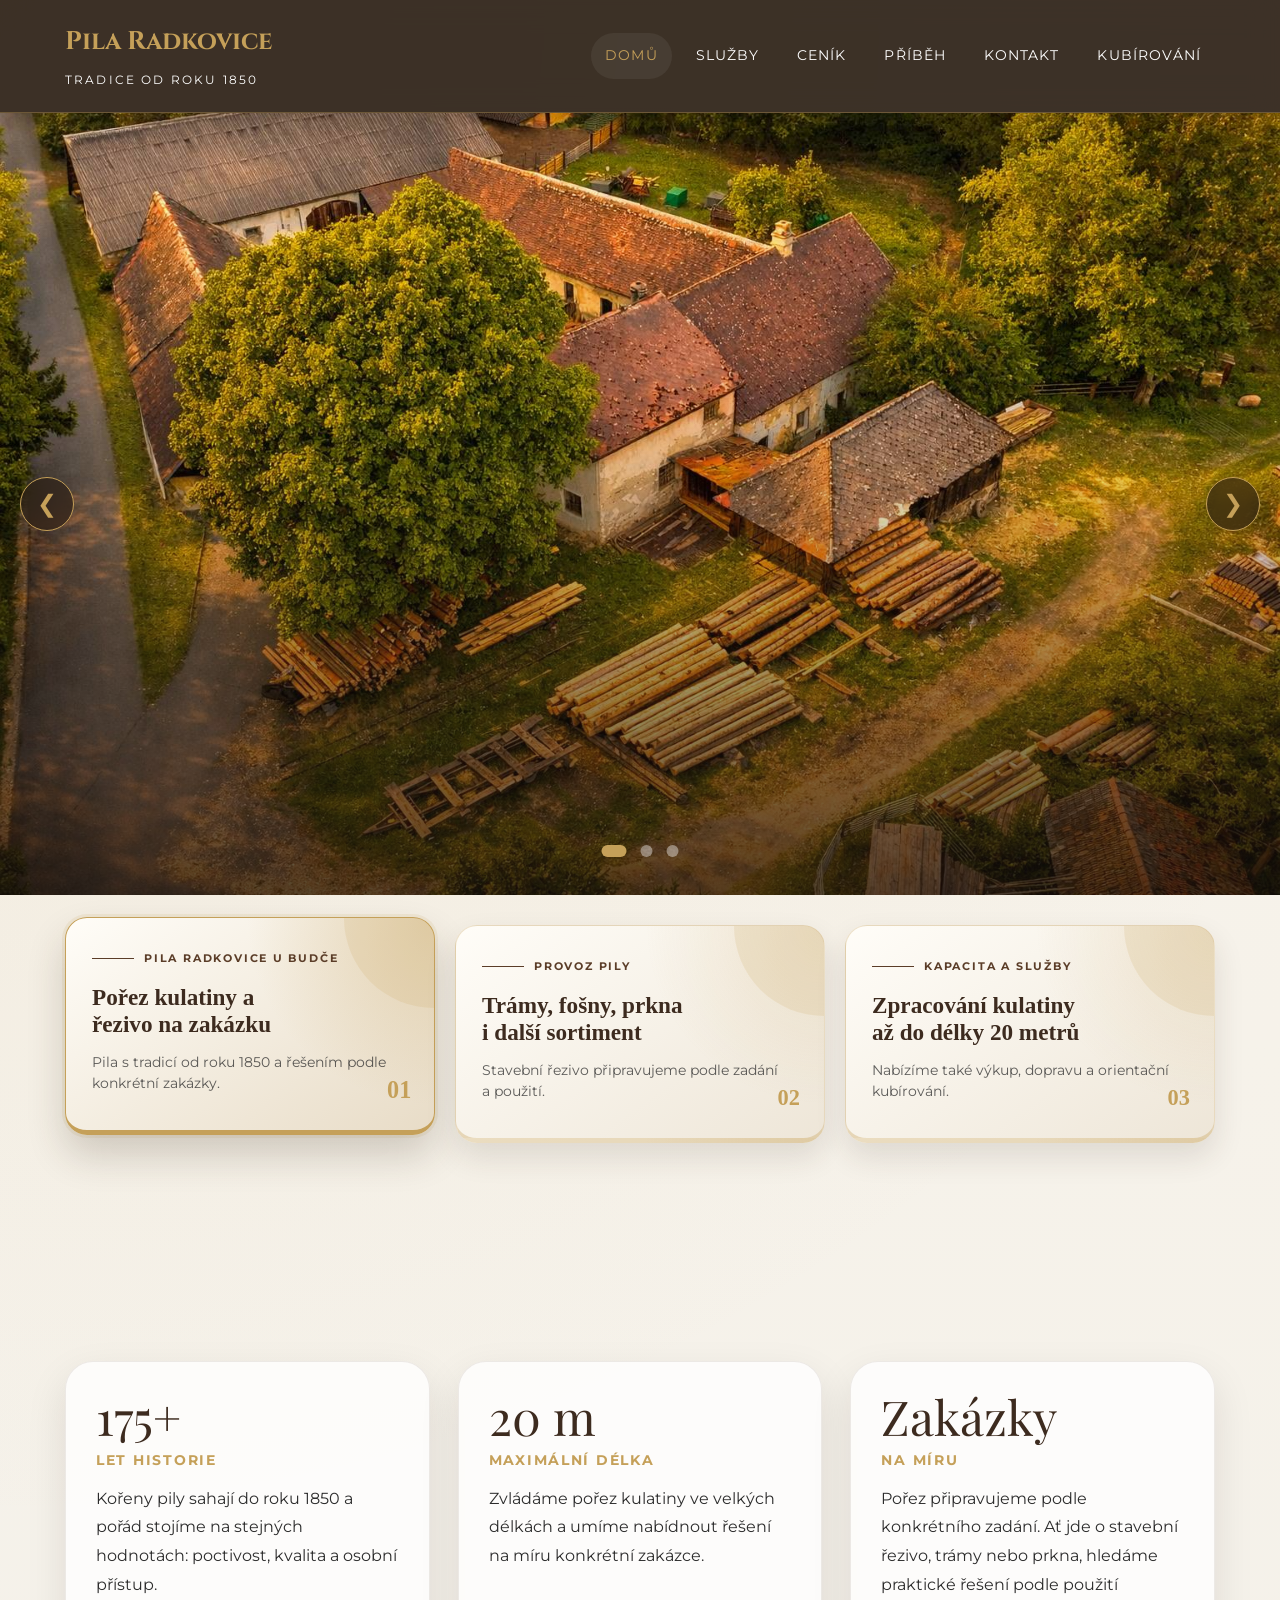
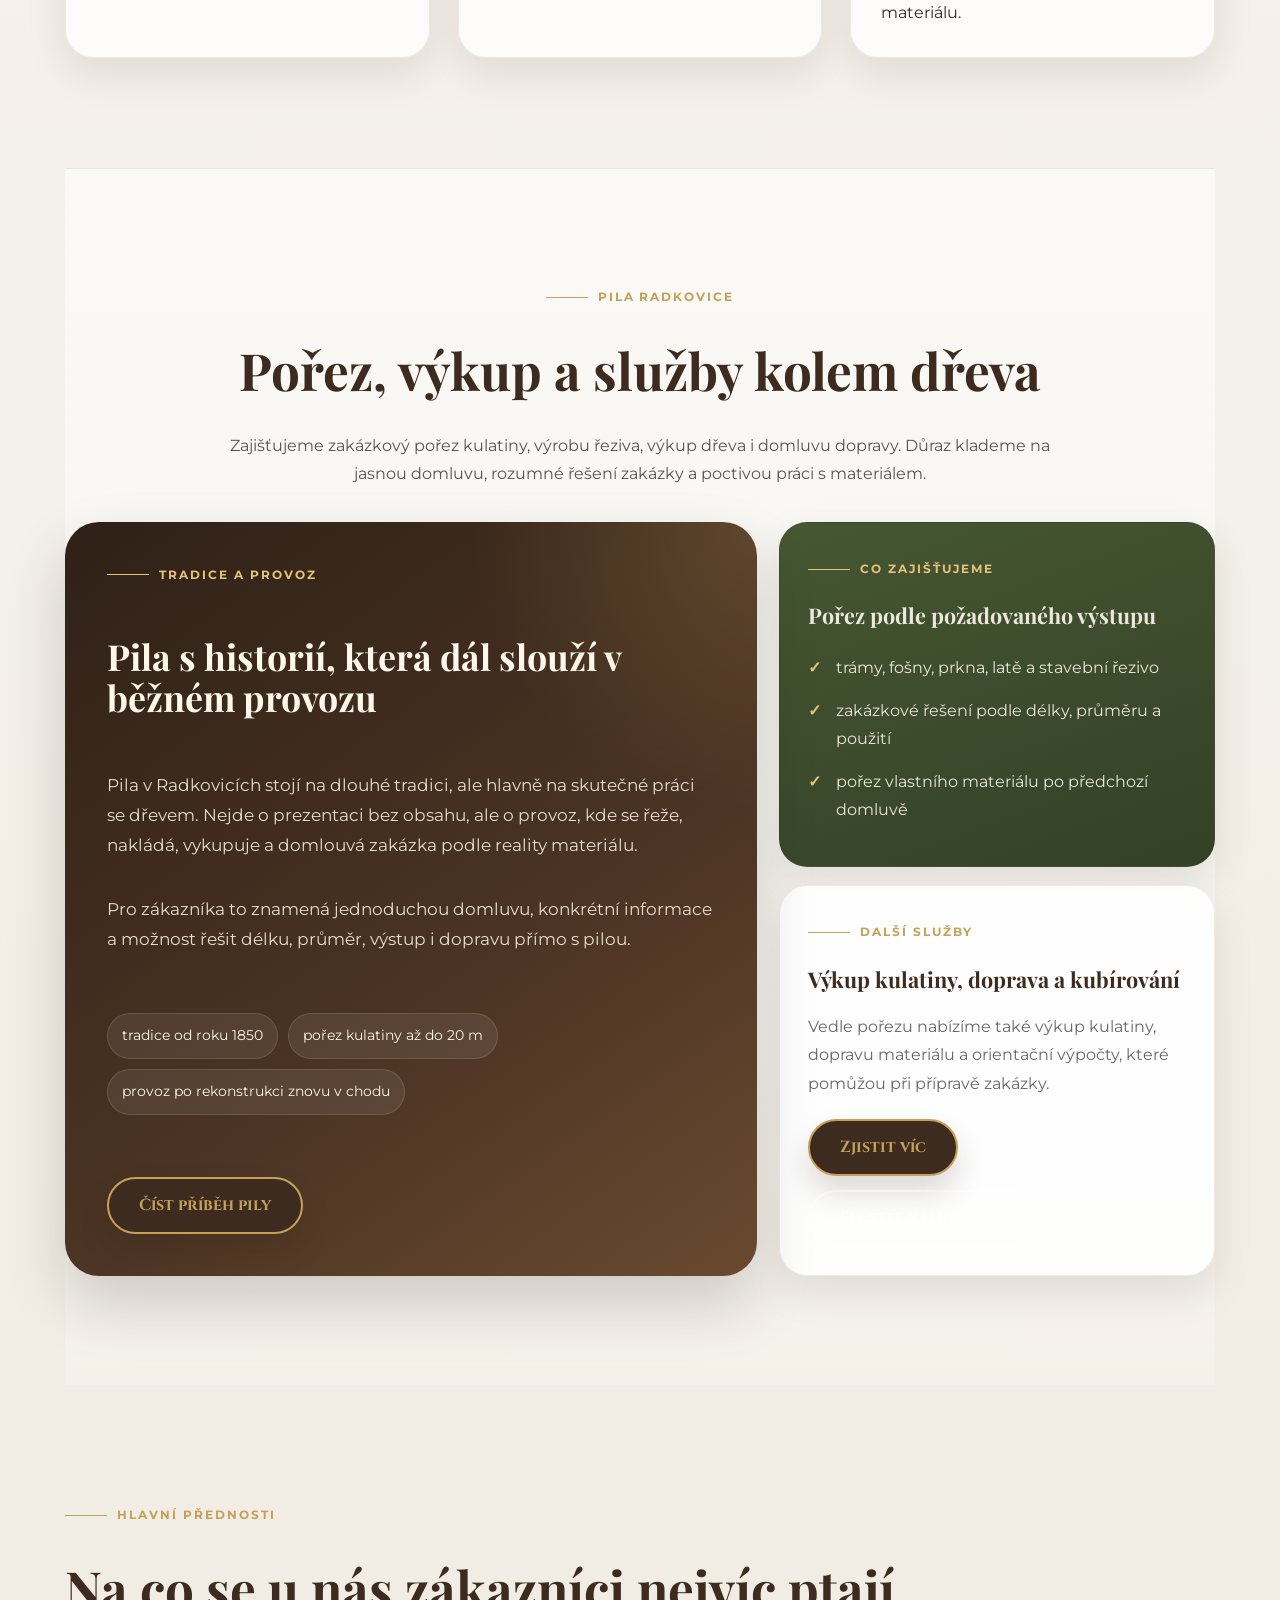
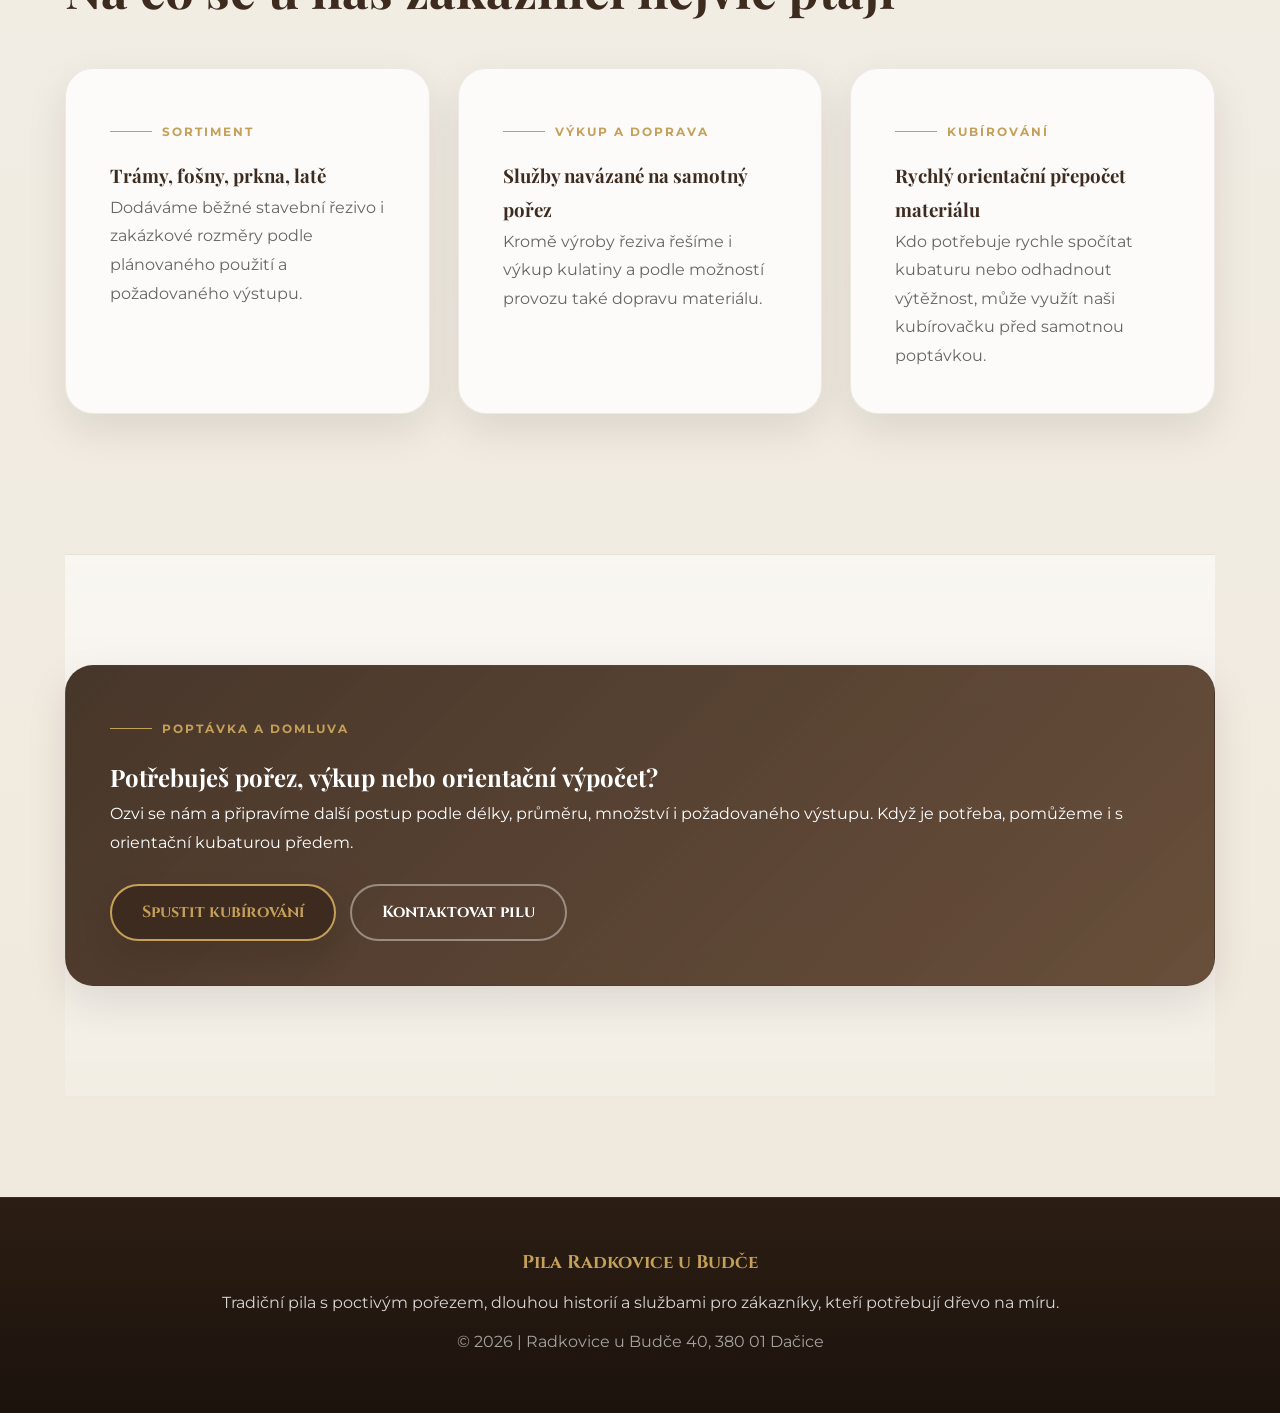
==== commit 094ff0ed: "Úprava stylů" ====
--- a/index.html
+++ b/index.html
@@ -33,39 +33,12 @@
   <section class="main-carousel">
     <div class="carousel-container">
       <div class="main-slide active" style="background-image: url('img/homepage.jpg');">
-        <div class="carousel-caption">
-          <span class="eyebrow">Pila Radkovice u Budče</span>
-          <h1>Pořez kulatiny a řezivo na zakázku</h1>
-          <p>Pila s tradicí od roku 1850, zaměřená na pořez kulatiny, výrobu stavebního řeziva, výkup dřeva a domluvu zakázek podle konkrétní potřeby zákazníka.</p>
-          <div class="hero-actions">
-            <a href="Sluzby.html" class="btn">Prohlédnout služby</a>
-            <a href="Kubirace.html" class="btn-secondary">Otevřít kubírovačku</a>
-          </div>
-        </div>
       </div>
 
       <div class="main-slide" style="background-image: url('img/img3.jpg');">
-        <div class="carousel-caption">
-          <span class="eyebrow">Provoz pily</span>
-          <h1>Trámy, fošny, prkna i další běžný sortiment</h1>
-          <p>Řežeme stavební řezivo podle zadání, připravujeme materiál pro krovy, konstrukce i běžné hospodářské využití.</p>
-          <div class="hero-actions">
-            <a href="Cenik.html" class="btn">Ceník služeb</a>
-            <a href="Kontakty.html" class="btn-secondary">Poptat zakázku</a>
-          </div>
-        </div>
       </div>
 
       <div class="main-slide" style="background-image: url('img/img2.jpg');">
-        <div class="carousel-caption">
-          <span class="eyebrow">Kapacita a služby</span>
-          <h1>Zpracování kulatiny až do délky 20 metrů</h1>
-          <p>Vedle samotného pořezu nabízíme i výkup kulatiny, dopravu materiálu a orientační kubírování před zakázkou.</p>
-          <div class="hero-actions">
-            <a href="Kubirace.html" class="btn">Vyzkoušet hned</a>
-            <a href="Historie.html" class="btn-secondary">Příběh pily</a>
-          </div>
-        </div>
       </div>
 
       <button class="carousel-arrow prev" onclick="changeSlide(-1)">&#10094;</button>
@@ -77,6 +50,24 @@
         <span class="ind-dot" onclick="setSlide(2)"></span>
       </div>
     </div>
+  </section>
+
+  <section class="carousel-info-strip container" aria-label="Informace z hlavního carouselu">
+    <button class="carousel-info-card active" type="button" data-carousel-info="0">
+      <span class="eyebrow">Pila Radkovice u Budče</span>
+      <strong>Pořez kulatiny a řezivo na zakázku</strong>
+      <span>Pila s tradicí od roku 1850 a řešením podle konkrétní zakázky.</span>
+    </button>
+    <button class="carousel-info-card" type="button" data-carousel-info="1">
+      <span class="eyebrow">Provoz pily</span>
+      <strong>Trámy, fošny, prkna i další sortiment</strong>
+      <span>Stavební řezivo připravujeme podle zadání a použití.</span>
+    </button>
+    <button class="carousel-info-card" type="button" data-carousel-info="2">
+      <span class="eyebrow">Kapacita a služby</span>
+      <strong>Zpracování kulatiny až do délky 20 metrů</strong>
+      <span>Nabízíme také výkup, dopravu a orientační kubírování.</span>
+    </button>
   </section>
 
   <main class="container page-content">
--- a/css/style.css
+++ b/css/style.css
@@ -2157,3 +2157,373 @@
     min-width: 0;
   }
 }
+
+/* Čitelnější karusel na úvodní stránce. */
+.page-home .main-carousel {
+  height: min(68vh, 650px);
+  min-height: 480px;
+  margin-bottom: 0;
+  background: var(--wood-dark);
+  overflow: visible;
+}
+
+.page-home .carousel-container {
+  overflow: visible;
+}
+
+.page-home .main-slide {
+  background-position: center center;
+  overflow: visible;
+}
+
+.page-home .main-slide::before {
+  background:
+    linear-gradient(180deg, rgba(20, 14, 10, 0.02) 18%, rgba(20, 14, 10, 0.1) 46%, rgba(20, 14, 10, 0.72) 100%);
+}
+
+.page-home .main-slide.active .carousel-caption {
+  animation: none;
+}
+
+.page-home .carousel-caption {
+  position: absolute;
+  left: 50%;
+  top: auto;
+  bottom: 42px;
+  width: min(720px, calc(100% - 48px));
+  max-width: 720px;
+  padding: 18px 24px;
+  border: 1px solid rgba(197, 160, 89, 0.55);
+  border-radius: 12px;
+  background: linear-gradient(135deg, rgba(42, 29, 19, 0.82), rgba(61, 43, 31, 0.62));
+  box-shadow: 0 12px 30px rgba(19, 14, 10, 0.26);
+  backdrop-filter: blur(7px);
+  text-align: center;
+  opacity: 1;
+  transform: translateX(-50%);
+  pointer-events: auto;
+}
+
+.page-home.home-scrolled .carousel-caption {
+  opacity: 1;
+  transform: translateX(-50%);
+  pointer-events: auto;
+}
+
+.page-home .carousel-caption h1 {
+  margin-bottom: 8px;
+  font-size: clamp(1.35rem, 2.8vw, 2.15rem);
+  line-height: 1.08;
+}
+
+.page-home .carousel-caption p {
+  max-width: 58ch;
+  margin: 0 auto;
+  font-size: clamp(0.82rem, 1.1vw, 0.96rem);
+  line-height: 1.4;
+}
+
+.page-home .hero-actions {
+  margin-top: 20px;
+}
+
+@keyframes carousel-caption-in {
+  from {
+    opacity: 0;
+    transform: translateY(18px);
+  }
+  to {
+    opacity: 1;
+    transform: translateY(0);
+  }
+}
+
+@media (max-width: 768px) {
+  .page-home .main-carousel {
+    height: 60vh;
+    min-height: 420px;
+    margin-bottom: 0;
+  }
+
+  .page-home .carousel-caption {
+    left: 50%;
+    bottom: 30px;
+    width: calc(100% - 28px);
+    padding: 15px 16px;
+    border-radius: 14px;
+  }
+
+  .page-home .carousel-caption h1 {
+    font-size: clamp(1.25rem, 6vw, 1.75rem);
+  }
+
+  .page-home .carousel-caption p {
+    font-size: 0.8rem;
+  }
+}
+
+@media (max-width: 560px) {
+  .page-home .main-carousel {
+    min-height: 390px;
+    margin-bottom: 0;
+  }
+
+  .page-home .carousel-caption {
+    bottom: 24px;
+  }
+
+  .page-home .carousel-caption p {
+    display: -webkit-box;
+    -webkit-line-clamp: 3;
+    -webkit-box-orient: vertical;
+    overflow: hidden;
+  }
+}
+
+@media (prefers-reduced-motion: reduce) {
+  .page-home .carousel-caption {
+    transition: none;
+  }
+}
+
+.carousel-info-strip {
+  display: grid;
+  grid-template-columns: repeat(3, 1fr);
+  gap: 16px;
+  margin-top: 24px;
+  margin-bottom: 34px;
+}
+
+.carousel-info-card {
+  display: flex;
+  min-width: 0;
+  flex-direction: column;
+  align-items: flex-start;
+  padding: 22px 22px 20px;
+  border: 1px solid rgba(91, 61, 40, 0.14);
+  border-bottom: 4px solid transparent;
+  border-radius: 16px;
+  background: var(--paper-strong);
+  color: var(--text);
+  text-align: left;
+  cursor: pointer;
+  box-shadow: var(--shadow-md);
+  transition: transform 0.25s ease, border-color 0.25s ease, background 0.25s ease;
+}
+
+.carousel-info-card:hover,
+.carousel-info-card.active {
+  transform: translateY(-4px);
+  border-bottom-color: var(--gold);
+  background: #fffdf8;
+}
+
+.carousel-info-card .eyebrow {
+  margin-bottom: 10px;
+  color: var(--oak);
+  font-size: 0.68rem;
+}
+
+.carousel-info-card strong {
+  color: var(--wood-dark);
+  font-size: 1.05rem;
+  line-height: 1.25;
+}
+
+.carousel-info-card > span:last-child {
+  margin-top: 10px;
+  color: rgba(44, 44, 44, 0.72);
+  font-size: 0.86rem;
+  line-height: 1.45;
+}
+
+@media (max-width: 768px) {
+  .carousel-info-strip {
+    display: flex;
+    gap: 12px;
+    margin-top: 18px;
+    padding-bottom: 4px;
+    overflow-x: auto;
+    scroll-snap-type: x mandatory;
+  }
+
+  .carousel-info-card {
+    flex: 0 0 min(82vw, 320px);
+    scroll-snap-align: start;
+    padding: 18px;
+  }
+}
+
+/* Carousel bez textového overlaye: fotografie vyplní dostupnou výšku okna. */
+.main-carousel,
+.page-home .main-carousel {
+  height: calc(100dvh - 118px);
+  min-height: 500px;
+}
+
+.main-slide::before {
+  background:
+    linear-gradient(180deg, rgba(20, 14, 10, 0.04), rgba(20, 14, 10, 0.24));
+}
+
+@media (max-width: 768px) {
+  .main-carousel,
+  .page-home .main-carousel {
+    height: calc(100dvh - 78px);
+    min-height: 430px;
+  }
+}
+
+.carousel-info-strip {
+  gap: 20px;
+  margin-top: 30px;
+  margin-bottom: 48px;
+}
+
+.carousel-info-card {
+  position: relative;
+  min-height: 218px;
+  overflow: hidden;
+  padding: 30px 26px 26px;
+  border: 1px solid rgba(197, 160, 89, 0.3);
+  border-bottom: 5px solid rgba(197, 160, 89, 0.35);
+  border-radius: 22px;
+  background:
+    radial-gradient(circle at 100% 0%, rgba(197, 160, 89, 0.2), transparent 42%),
+    linear-gradient(145deg, #fffdf8, #eee6d8);
+  color: var(--wood-dark);
+  box-shadow: 0 14px 30px rgba(61, 43, 31, 0.12);
+  font: inherit;
+  text-align: left;
+  transition: transform 0.28s ease, box-shadow 0.28s ease, border-color 0.28s ease;
+}
+
+.carousel-info-card::before {
+  content: "";
+  position: absolute;
+  top: 0;
+  right: 0;
+  width: 90px;
+  height: 90px;
+  border-radius: 0 0 0 90px;
+  background: rgba(197, 160, 89, 0.16);
+}
+
+.carousel-info-card::after {
+  content: "";
+  position: absolute;
+  right: 24px;
+  bottom: 20px;
+  width: 34px;
+  height: 2px;
+  background: var(--gold);
+  transition: width 0.28s ease;
+}
+
+.carousel-info-card:nth-child(1)::after {
+  content: "01";
+  width: auto;
+  height: auto;
+  background: none;
+  color: var(--gold);
+  font-family: Georgia, serif;
+  font-size: 1.4rem;
+  font-weight: 700;
+}
+
+.carousel-info-card:nth-child(2)::after {
+  content: "02";
+  width: auto;
+  height: auto;
+  background: none;
+  color: var(--gold);
+  font-family: Georgia, serif;
+  font-size: 1.4rem;
+  font-weight: 700;
+}
+
+.carousel-info-card:nth-child(3)::after {
+  content: "03";
+  width: auto;
+  height: auto;
+  background: none;
+  color: var(--gold);
+  font-family: Georgia, serif;
+  font-size: 1.4rem;
+  font-weight: 700;
+}
+
+.carousel-info-card:hover,
+.carousel-info-card.active {
+  transform: translateY(-8px);
+  border-color: var(--gold);
+  border-bottom-color: var(--gold);
+  background:
+    radial-gradient(circle at 100% 0%, rgba(197, 160, 89, 0.34), transparent 44%),
+    linear-gradient(145deg, #fffdf8, #e8dcc7);
+  box-shadow: 0 20px 38px rgba(61, 43, 31, 0.2), 0 0 0 3px rgba(197, 160, 89, 0.12);
+}
+
+.carousel-info-card.active {
+  animation: carousel-card-highlight 0.7s ease both;
+}
+
+.carousel-info-card:hover::after,
+.carousel-info-card.active::after {
+  transform: scale(1.08);
+}
+
+@keyframes carousel-card-highlight {
+  0% {
+    transform: translateY(0) scale(0.98);
+    box-shadow: 0 12px 26px rgba(61, 43, 31, 0.12);
+  }
+  100% {
+    transform: translateY(-8px) scale(1);
+    box-shadow: 0 20px 38px rgba(61, 43, 31, 0.2), 0 0 0 3px rgba(197, 160, 89, 0.12);
+  }
+}
+
+.carousel-info-card .eyebrow {
+  position: relative;
+  z-index: 1;
+  margin-bottom: 16px;
+  color: var(--oak);
+  font-size: 0.7rem;
+}
+
+.carousel-info-card strong {
+  position: relative;
+  z-index: 1;
+  display: block;
+  max-width: 18ch;
+  color: var(--wood-dark);
+  font-family: Georgia, "Times New Roman", serif;
+  font-size: clamp(1.15rem, 2vw, 1.45rem);
+  line-height: 1.15;
+}
+
+.carousel-info-card > span:last-child {
+  position: relative;
+  z-index: 1;
+  display: block;
+  max-width: 34ch;
+  margin-top: 14px;
+  color: rgba(44, 44, 44, 0.76);
+  font-size: 0.9rem;
+  line-height: 1.5;
+}
+
+@media (max-width: 768px) {
+  .carousel-info-strip {
+    gap: 14px;
+    margin-top: 22px;
+    margin-bottom: 34px;
+  }
+
+  .carousel-info-card {
+    flex-basis: min(84vw, 340px);
+    min-height: 205px;
+    padding: 25px 22px 22px;
+  }
+}
